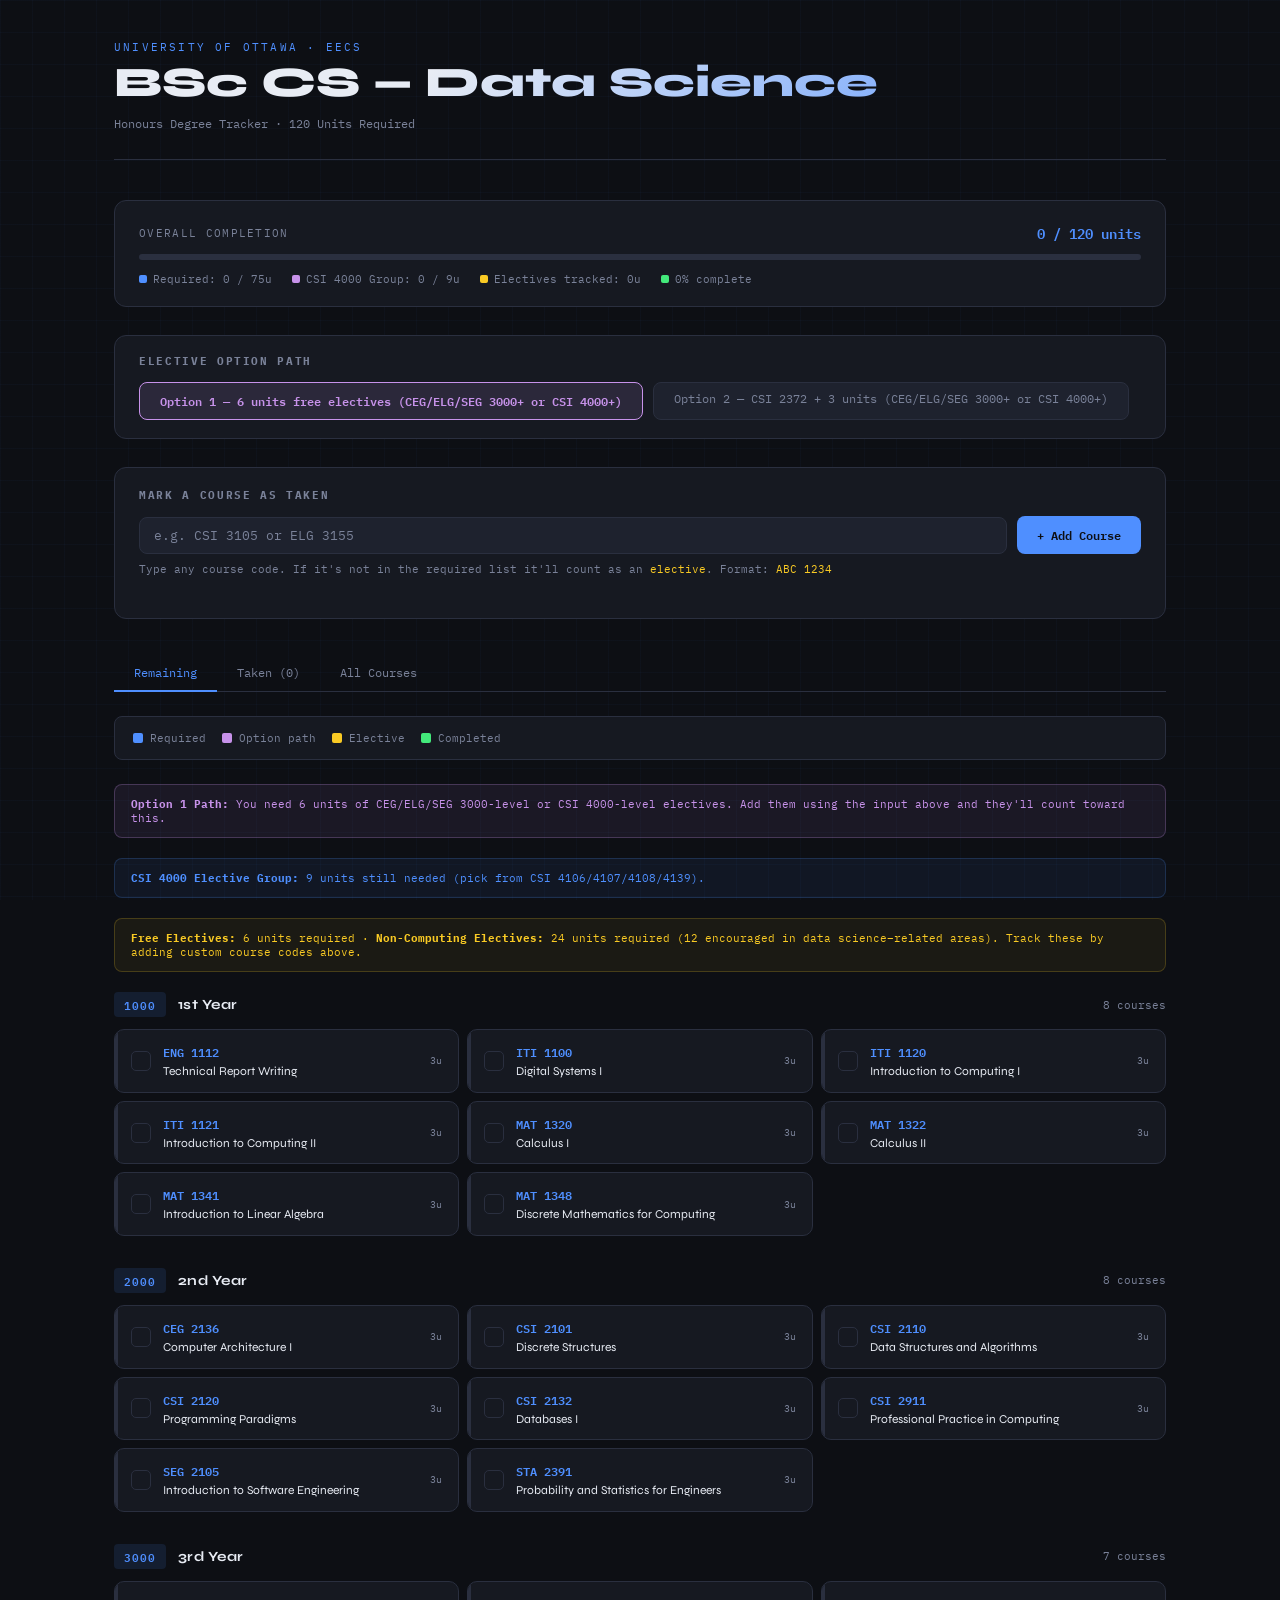
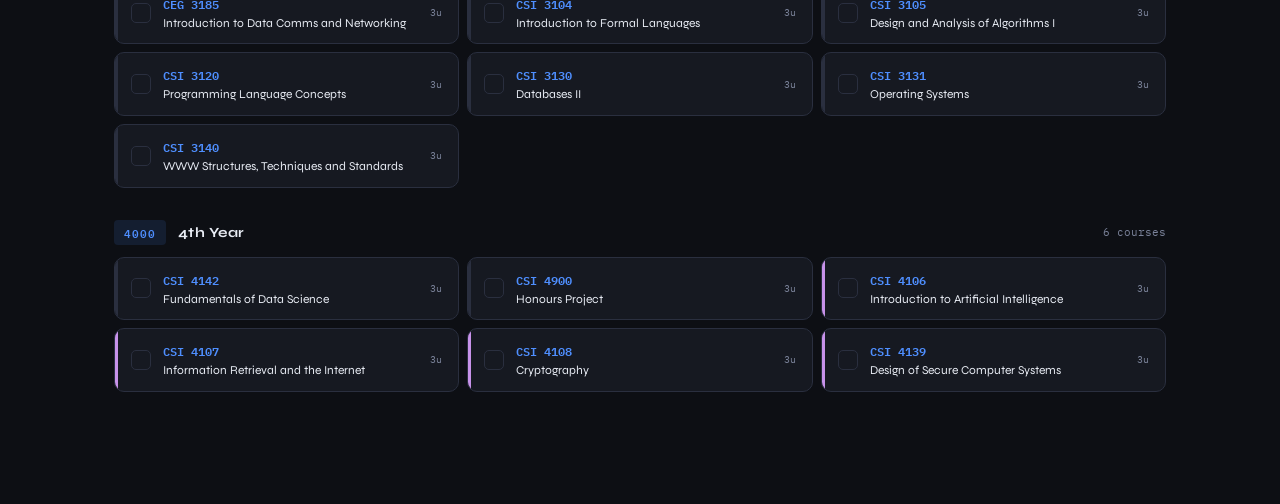
==== csdsop.html @ 0e0c5b47 "new page" ====
<!DOCTYPE html>
<html lang="en">
<head>
<meta charset="UTF-8">
<meta name="viewport" content="width=device-width, initial-scale=1.0">
<title>uOttawa CS – Data Science Tracker</title>
<link href="https://fonts.googleapis.com/css2?family=IBM+Plex+Mono:wght@400;600&family=Syne:wght@400;700;800&display=swap" rel="stylesheet">
<style>
  :root {
    --bg: #0d0f14;
    --surface: #161921;
    --surface2: #1e222e;
    --border: #2a2f3f;
    --accent: #4f8fff;
    --accent2: #ff6b6b;
    --accent3: #43e97b;
    --accent4: #f9ca24;
    --text: #e8ecf4;
    --muted: #7a8299;
    --done: #43e97b;
    --todo: #4f8fff;
    --elective: #f9ca24;
    --option: #c792ea;
    --mono: 'IBM Plex Mono', monospace;
    --sans: 'Syne', sans-serif;
  }

  * { box-sizing: border-box; margin: 0; padding: 0; }

  body {
    background: var(--bg);
    color: var(--text);
    font-family: var(--sans);
    min-height: 100vh;
  }

  /* GRID NOISE BACKGROUND */
  body::before {
    content: '';
    position: fixed;
    inset: 0;
    background-image:
      linear-gradient(rgba(79,143,255,0.03) 1px, transparent 1px),
      linear-gradient(90deg, rgba(79,143,255,0.03) 1px, transparent 1px);
    background-size: 32px 32px;
    pointer-events: none;
    z-index: 0;
  }

  .wrapper {
    position: relative;
    z-index: 1;
    max-width: 1100px;
    margin: 0 auto;
    padding: 40px 24px 80px;
  }

  /* HEADER */
  header {
    display: flex;
    flex-direction: column;
    gap: 6px;
    margin-bottom: 40px;
    border-bottom: 1px solid var(--border);
    padding-bottom: 28px;
  }

  header .eyebrow {
    font-family: var(--mono);
    font-size: 11px;
    color: var(--accent);
    letter-spacing: 0.2em;
    text-transform: uppercase;
  }

  header h1 {
    font-size: clamp(26px, 5vw, 42px);
    font-weight: 800;
    line-height: 1.1;
    background: linear-gradient(135deg, var(--text) 30%, var(--accent));
    -webkit-background-clip: text;
    -webkit-text-fill-color: transparent;
    background-clip: text;
  }

  header .subtitle {
    font-family: var(--mono);
    font-size: 12px;
    color: var(--muted);
    margin-top: 4px;
  }

  /* PROGRESS BAR */
  .progress-section {
    background: var(--surface);
    border: 1px solid var(--border);
    border-radius: 12px;
    padding: 20px 24px;
    margin-bottom: 28px;
    display: flex;
    flex-direction: column;
    gap: 10px;
  }

  .progress-top {
    display: flex;
    justify-content: space-between;
    align-items: center;
  }

  .progress-label {
    font-family: var(--mono);
    font-size: 11px;
    color: var(--muted);
    text-transform: uppercase;
    letter-spacing: 0.12em;
  }

  .progress-count {
    font-family: var(--mono);
    font-size: 14px;
    font-weight: 600;
    color: var(--accent);
  }

  .progress-bar-outer {
    width: 100%;
    height: 6px;
    background: var(--border);
    border-radius: 99px;
    overflow: hidden;
  }

  .progress-bar-inner {
    height: 100%;
    background: linear-gradient(90deg, var(--accent), var(--accent3));
    border-radius: 99px;
    transition: width 0.6s cubic-bezier(.4,0,.2,1);
  }

  .progress-stats {
    display: flex;
    gap: 20px;
    flex-wrap: wrap;
    margin-top: 2px;
  }

  .stat {
    display: flex;
    align-items: center;
    gap: 6px;
    font-family: var(--mono);
    font-size: 11px;
    color: var(--muted);
  }

  .stat-dot {
    width: 8px;
    height: 8px;
    border-radius: 2px;
    flex-shrink: 0;
  }

  /* OPTION TOGGLE */
  .option-toggle {
    background: var(--surface);
    border: 1px solid var(--border);
    border-radius: 12px;
    padding: 18px 24px;
    margin-bottom: 28px;
  }

  .option-toggle h3 {
    font-family: var(--mono);
    font-size: 11px;
    color: var(--muted);
    text-transform: uppercase;
    letter-spacing: 0.15em;
    margin-bottom: 14px;
  }

  .option-pills {
    display: flex;
    gap: 10px;
    flex-wrap: wrap;
  }

  .option-pill {
    cursor: pointer;
    padding: 8px 20px;
    border-radius: 8px;
    border: 1px solid var(--border);
    background: var(--surface2);
    font-family: var(--mono);
    font-size: 12px;
    color: var(--muted);
    transition: all 0.18s;
    user-select: none;
  }

  .option-pill:hover {
    border-color: var(--option);
    color: var(--option);
  }

  .option-pill.active {
    background: rgba(199,146,234,0.12);
    border-color: var(--option);
    color: var(--option);
    font-weight: 600;
  }

  /* ADD COURSE AREA */
  .add-section {
    background: var(--surface);
    border: 1px solid var(--border);
    border-radius: 12px;
    padding: 20px 24px;
    margin-bottom: 36px;
  }

  .add-section h3 {
    font-family: var(--mono);
    font-size: 11px;
    color: var(--muted);
    text-transform: uppercase;
    letter-spacing: 0.15em;
    margin-bottom: 14px;
  }

  .add-row {
    display: flex;
    gap: 10px;
    flex-wrap: wrap;
    align-items: center;
  }

  .add-input {
    flex: 1;
    min-width: 180px;
    background: var(--surface2);
    border: 1px solid var(--border);
    border-radius: 8px;
    padding: 9px 14px;
    font-family: var(--mono);
    font-size: 13px;
    color: var(--text);
    outline: none;
    text-transform: uppercase;
    transition: border-color 0.18s;
  }

  .add-input::placeholder { color: var(--muted); text-transform: none; }

  .add-input:focus {
    border-color: var(--accent);
  }

  .add-input.error {
    border-color: var(--accent2);
  }

  .add-btn {
    background: var(--accent);
    color: #0d0f14;
    border: none;
    border-radius: 8px;
    padding: 9px 20px;
    font-family: var(--mono);
    font-size: 12px;
    font-weight: 600;
    cursor: pointer;
    transition: background 0.18s, transform 0.1s;
    white-space: nowrap;
  }

  .add-btn:hover { background: #6fa8ff; }
  .add-btn:active { transform: scale(0.97); }

  .add-hint {
    font-family: var(--mono);
    font-size: 11px;
    color: var(--muted);
    margin-top: 8px;
  }

  .add-hint span { color: var(--accent4); }

  .error-msg {
    font-family: var(--mono);
    font-size: 11px;
    color: var(--accent2);
    margin-top: 6px;
    min-height: 16px;
  }

  /* TABS */
  .tabs {
    display: flex;
    gap: 0;
    margin-bottom: 24px;
    border-bottom: 1px solid var(--border);
  }

  .tab {
    padding: 10px 20px;
    font-family: var(--mono);
    font-size: 12px;
    color: var(--muted);
    cursor: pointer;
    border-bottom: 2px solid transparent;
    margin-bottom: -1px;
    transition: all 0.15s;
    user-select: none;
  }

  .tab:hover { color: var(--text); }
  .tab.active {
    color: var(--accent);
    border-bottom-color: var(--accent);
  }

  /* LEVEL SECTIONS */
  .level-section {
    margin-bottom: 32px;
  }

  .level-header {
    display: flex;
    align-items: center;
    gap: 12px;
    margin-bottom: 12px;
  }

  .level-badge {
    font-family: var(--mono);
    font-size: 11px;
    font-weight: 600;
    padding: 3px 10px;
    border-radius: 4px;
    background: rgba(79,143,255,0.12);
    color: var(--accent);
    letter-spacing: 0.08em;
  }

  .level-title {
    font-size: 14px;
    font-weight: 700;
    color: var(--text);
    letter-spacing: 0.04em;
  }

  .level-count {
    font-family: var(--mono);
    font-size: 11px;
    color: var(--muted);
    margin-left: auto;
  }

  /* COURSE GRID */
  .course-grid {
    display: grid;
    grid-template-columns: repeat(auto-fill, minmax(260px, 1fr));
    gap: 8px;
  }

  .course-card {
    background: var(--surface);
    border: 1px solid var(--border);
    border-radius: 10px;
    padding: 12px 16px;
    display: flex;
    align-items: center;
    gap: 12px;
    cursor: pointer;
    transition: all 0.18s;
    position: relative;
    overflow: hidden;
  }

  .course-card::before {
    content: '';
    position: absolute;
    left: 0; top: 0; bottom: 0;
    width: 3px;
    background: var(--border);
    transition: background 0.18s;
  }

  .course-card:hover {
    border-color: rgba(79,143,255,0.4);
    background: var(--surface2);
    transform: translateY(-1px);
  }

  .course-card.taken {
    background: rgba(67,233,123,0.04);
    border-color: rgba(67,233,123,0.2);
  }

  .course-card.taken::before { background: var(--done); }

  .course-card.elective-type {
    border-style: dashed;
    border-color: rgba(249,202,36,0.3);
  }

  .course-card.elective-type::before { background: var(--elective); }
  .course-card.elective-type.taken::before { background: var(--done); }

  .course-card.option-type::before { background: var(--option); }
  .course-card.option-type.taken::before { background: var(--done); }

  .check {
    width: 20px;
    height: 20px;
    border-radius: 5px;
    border: 1.5px solid var(--border);
    flex-shrink: 0;
    display: flex;
    align-items: center;
    justify-content: center;
    transition: all 0.18s;
    font-size: 11px;
  }

  .course-card.taken .check {
    background: var(--done);
    border-color: var(--done);
    color: #0d0f14;
  }

  .course-info { flex: 1; min-width: 0; }

  .course-code {
    font-family: var(--mono);
    font-size: 12px;
    font-weight: 600;
    color: var(--accent);
    margin-bottom: 2px;
  }

  .course-card.taken .course-code { color: var(--done); }

  .course-name {
    font-size: 12px;
    color: var(--text);
    white-space: nowrap;
    overflow: hidden;
    text-overflow: ellipsis;
    line-height: 1.3;
  }

  .course-card.taken .course-name { color: var(--muted); }

  .course-units {
    font-family: var(--mono);
    font-size: 10px;
    color: var(--muted);
    flex-shrink: 0;
  }

  .remove-btn {
    background: none;
    border: none;
    color: var(--muted);
    cursor: pointer;
    font-size: 14px;
    padding: 2px 4px;
    border-radius: 4px;
    opacity: 0;
    transition: all 0.15s;
    flex-shrink: 0;
  }

  .course-card:hover .remove-btn { opacity: 1; }
  .remove-btn:hover { color: var(--accent2); background: rgba(255,107,107,0.1); }

  /* TAKEN TAB SPECIFIC */
  .taken-grid { display: grid; grid-template-columns: repeat(auto-fill, minmax(260px, 1fr)); gap: 8px; }

  .empty-state {
    font-family: var(--mono);
    font-size: 12px;
    color: var(--muted);
    padding: 24px;
    text-align: center;
    border: 1px dashed var(--border);
    border-radius: 10px;
  }

  /* LEGEND */
  .legend {
    display: flex;
    gap: 16px;
    flex-wrap: wrap;
    margin-bottom: 24px;
    padding: 14px 18px;
    background: var(--surface);
    border: 1px solid var(--border);
    border-radius: 8px;
  }

  .legend-item {
    display: flex;
    align-items: center;
    gap: 7px;
    font-family: var(--mono);
    font-size: 11px;
    color: var(--muted);
  }

  .legend-dot {
    width: 10px; height: 10px;
    border-radius: 2px;
    flex-shrink: 0;
  }

  /* ANIMATIONS */
  @keyframes fadeIn {
    from { opacity: 0; transform: translateY(8px); }
    to { opacity: 1; transform: translateY(0); }
  }

  .course-card { animation: fadeIn 0.2s ease both; }

  /* SCROLLBAR */
  ::-webkit-scrollbar { width: 6px; }
  ::-webkit-scrollbar-track { background: var(--bg); }
  ::-webkit-scrollbar-thumb { background: var(--border); border-radius: 3px; }
</style>
</head>
<body>
<div class="wrapper">

  <!-- HEADER -->
  <header>
    <div class="eyebrow">University of Ottawa · EECS</div>
    <h1>BSc CS — Data Science</h1>
    <div class="subtitle">Honours Degree Tracker · 120 Units Required</div>
  </header>

  <!-- PROGRESS -->
  <div class="progress-section">
    <div class="progress-top">
      <span class="progress-label">Overall Completion</span>
      <span class="progress-count" id="progressCount">0 / 120 units</span>
    </div>
    <div class="progress-bar-outer">
      <div class="progress-bar-inner" id="progressBar" style="width:0%"></div>
    </div>
    <div class="progress-stats" id="progressStats"></div>
  </div>

  <!-- OPTION TOGGLE -->
  <div class="option-toggle">
    <h3>Elective Option Path</h3>
    <div class="option-pills">
      <div class="option-pill active" onclick="selectOption(1)" id="optPill1">
        Option 1 — 6 units free electives (CEG/ELG/SEG 3000+ or CSI 4000+)
      </div>
      <div class="option-pill" onclick="selectOption(2)" id="optPill2">
        Option 2 — CSI 2372 + 3 units (CEG/ELG/SEG 3000+ or CSI 4000+)
      </div>
    </div>
  </div>

  <!-- ADD COURSE -->
  <div class="add-section">
    <h3>Mark a Course as Taken</h3>
    <div class="add-row">
      <input class="add-input" id="courseInput" placeholder="e.g. CSI 3105 or ELG 3155" maxlength="10" />
      <button class="add-btn" onclick="addCourse()">+ Add Course</button>
    </div>
    <div class="add-hint">Type any course code. If it's not in the required list it'll count as an <span>elective</span>. Format: <span>ABC 1234</span></div>
    <div class="error-msg" id="errorMsg"></div>
  </div>

  <!-- TABS -->
  <div class="tabs">
    <div class="tab active" onclick="setTab('remaining')" id="tabRemaining">Remaining</div>
    <div class="tab" onclick="setTab('taken')" id="tabTaken">Taken (<span id="takenCount">0</span>)</div>
    <div class="tab" onclick="setTab('all')" id="tabAll">All Courses</div>
  </div>

  <!-- LEGEND -->
  <div class="legend">
    <div class="legend-item"><div class="legend-dot" style="background:var(--accent)"></div>Required</div>
    <div class="legend-item"><div class="legend-dot" style="background:var(--option)"></div>Option path</div>
    <div class="legend-item"><div class="legend-dot" style="background:var(--elective)"></div>Elective</div>
    <div class="legend-item"><div class="legend-dot" style="background:var(--done)"></div>Completed</div>
  </div>

  <!-- CONTENT AREA -->
  <div id="contentArea"></div>

</div>

<script>
// =========================================================
// DATA
// =========================================================
const COURSE_REGEX = /^[A-Z]{2,4}\s\d{4}$/;

const REQUIRED_COURSES = [
  { code: 'ENG 1112', name: 'Technical Report Writing',              units: 3, type: 'required' },
  { code: 'ITI 1100', name: 'Digital Systems I',                      units: 3, type: 'required' },
  { code: 'ITI 1120', name: 'Introduction to Computing I',            units: 3, type: 'required' },
  { code: 'ITI 1121', name: 'Introduction to Computing II',           units: 3, type: 'required' },
  { code: 'MAT 1320', name: 'Calculus I',                             units: 3, type: 'required' },
  { code: 'MAT 1322', name: 'Calculus II',                            units: 3, type: 'required' },
  { code: 'MAT 1341', name: 'Introduction to Linear Algebra',         units: 3, type: 'required' },
  { code: 'MAT 1348', name: 'Discrete Mathematics for Computing',     units: 3, type: 'required' },
  { code: 'CEG 2136', name: 'Computer Architecture I',                units: 3, type: 'required' },
  { code: 'CSI 2101', name: 'Discrete Structures',                    units: 3, type: 'required' },
  { code: 'CSI 2110', name: 'Data Structures and Algorithms',         units: 3, type: 'required' },
  { code: 'CSI 2120', name: 'Programming Paradigms',                  units: 3, type: 'required' },
  { code: 'CSI 2132', name: 'Databases I',                            units: 3, type: 'required' },
  { code: 'CSI 2911', name: 'Professional Practice in Computing',     units: 3, type: 'required' },
  { code: 'SEG 2105', name: 'Introduction to Software Engineering',   units: 3, type: 'required' },
  { code: 'STA 2391', name: 'Probability and Statistics for Engineers', units: 3, type: 'required' },
  { code: 'CEG 3185', name: 'Introduction to Data Comms and Networking', units: 3, type: 'required' },
  { code: 'CSI 3104', name: 'Introduction to Formal Languages',       units: 3, type: 'required' },
  { code: 'CSI 3105', name: 'Design and Analysis of Algorithms I',    units: 3, type: 'required' },
  { code: 'CSI 3120', name: 'Programming Language Concepts',          units: 3, type: 'required' },
  { code: 'CSI 3130', name: 'Databases II',                           units: 3, type: 'required' },
  { code: 'CSI 3131', name: 'Operating Systems',                      units: 3, type: 'required' },
  { code: 'CSI 3140', name: 'WWW Structures, Techniques and Standards', units: 3, type: 'required' },
  { code: 'CSI 4142', name: 'Fundamentals of Data Science',           units: 3, type: 'required' },
  { code: 'CSI 4900', name: 'Honours Project',                        units: 3, type: 'required' },
  // CSI 4000 elective group (pick 9 units / 3 courses)
  { code: 'CSI 4106', name: 'Introduction to Artificial Intelligence', units: 3, type: 'elective-group' },
  { code: 'CSI 4107', name: 'Information Retrieval and the Internet',  units: 3, type: 'elective-group' },
  { code: 'CSI 4108', name: 'Cryptography',                           units: 3, type: 'elective-group' },
  { code: 'CSI 4139', name: 'Design of Secure Computer Systems',      units: 3, type: 'elective-group' },
  // Option 2 specific
  { code: 'CSI 2372', name: 'Advanced Programming Concepts with C++', units: 3, type: 'option2' },
];

// Option path placeholder courses (user fills these in)
const OPTION_PLACEHOLDERS_OPT1 = [
  { code: 'OPT 3001', name: '(Option 1) CEG/ELG/SEG 3000+ or CSI 4000+ elective', units: 3, type: 'option-slot' },
  { code: 'OPT 3002', name: '(Option 1) CEG/ELG/SEG 3000+ or CSI 4000+ elective', units: 3, type: 'option-slot' },
];

const OPTION_PLACEHOLDERS_OPT2 = [
  { code: 'OPT 3001', name: '(Option 2) CEG/ELG/SEG 3000+ or CSI 4000+ elective', units: 3, type: 'option-slot' },
];

// =========================================================
// STATE
// =========================================================
let takenCodes = new Set();
let extraElectives = []; // {code, name, units}
let selectedOption = 1;
let activeTab = 'remaining';

// Persist state
function saveState() {
  localStorage.setItem('uottawa_taken', JSON.stringify([...takenCodes]));
  localStorage.setItem('uottawa_extras', JSON.stringify(extraElectives));
  localStorage.setItem('uottawa_option', selectedOption);
}

function loadState() {
  try {
    const t = localStorage.getItem('uottawa_taken');
    if (t) takenCodes = new Set(JSON.parse(t));
    const e = localStorage.getItem('uottawa_extras');
    if (e) extraElectives = JSON.parse(e);
    const o = localStorage.getItem('uottawa_option');
    if (o) selectedOption = parseInt(o);
  } catch {}
}

// =========================================================
// HELPERS
// =========================================================
function getLevel(code) {
  const m = code.match(/(\d)/);
  return m ? parseInt(m[1]) * 1000 : 9000;
}

function getLevelLabel(lvl) {
  const labels = { 1000: '1st Year', 2000: '2nd Year', 3000: '3rd Year', 4000: '4th Year' };
  return labels[lvl] || 'Other';
}

function getAllKnownCodes() {
  return new Set(REQUIRED_COURSES.map(c => c.code));
}

function getUnitsDone() {
  let units = 0;
  for (const code of takenCodes) {
    const found = REQUIRED_COURSES.find(c => c.code === code);
    if (found) units += found.units;
    else {
      const extra = extraElectives.find(e => e.code === code);
      if (extra) units += extra.units;
    }
  }
  return units;
}

function getRequiredUnitsDone() {
  return [...takenCodes].filter(c => {
    const f = REQUIRED_COURSES.find(r => r.code === c);
    return f && (f.type === 'required');
  }).length * 3;
}

function getElectiveGroupDone() {
  return [...takenCodes].filter(c => {
    const f = REQUIRED_COURSES.find(r => r.code === c);
    return f && f.type === 'elective-group';
  }).length * 3;
}

// =========================================================
// OPTION TOGGLE
// =========================================================
function selectOption(opt) {
  selectedOption = opt;
  document.getElementById('optPill1').classList.toggle('active', opt === 1);
  document.getElementById('optPill2').classList.toggle('active', opt === 2);
  saveState();
  render();
}

// =========================================================
// COURSE MANAGEMENT
// =========================================================
function addCourse() {
  const input = document.getElementById('courseInput');
  const err = document.getElementById('errorMsg');
  const raw = input.value.trim().toUpperCase().replace(/\s+/, ' ');

  if (!COURSE_REGEX.test(raw)) {
    err.textContent = 'Invalid format. Use: ABC 1234 (2–4 letters, space, 4 digits)';
    input.classList.add('error');
    return;
  }

  if (takenCodes.has(raw)) {
    err.textContent = `${raw} is already marked as taken.`;
    input.classList.add('error');
    return;
  }

  err.textContent = '';
  input.classList.remove('error');
  takenCodes.add(raw);

  // If not in required list, add as extra elective
  if (!getAllKnownCodes().has(raw)) {
    if (!extraElectives.find(e => e.code === raw)) {
      extraElectives.push({ code: raw, name: 'Custom / Elective Course', units: 3 });
    }
  }

  input.value = '';
  saveState();
  render();
}

function toggleCourse(code) {
  if (takenCodes.has(code)) {
    takenCodes.delete(code);
  } else {
    takenCodes.add(code);
    if (!getAllKnownCodes().has(code) && !extraElectives.find(e => e.code === code)) {
      extraElectives.push({ code, name: 'Custom / Elective Course', units: 3 });
    }
  }
  saveState();
  render();
}

function removeCourse(code, e) {
  e.stopPropagation();
  takenCodes.delete(code);
  extraElectives = extraElectives.filter(x => x.code !== code);
  saveState();
  render();
}

// =========================================================
// TAB MANAGEMENT
// =========================================================
function setTab(tab) {
  activeTab = tab;
  ['remaining','taken','all'].forEach(t => {
    document.getElementById('tab' + t.charAt(0).toUpperCase() + t.slice(1)).classList.toggle('active', t === tab);
  });
  render();
}

// =========================================================
// RENDER
// =========================================================
function buildCourseCard(course, showRemove = false) {
  const taken = takenCodes.has(course.code);
  let typeClass = '';
  if (course.type === 'elective-group' || course.type === 'option-slot') typeClass = 'option-type';
  if (course.type === 'elective' || course.type === 'extra') typeClass = 'elective-type';

  return `
    <div class="course-card ${taken ? 'taken' : ''} ${typeClass}" onclick="toggleCourse('${course.code}')">
      <div class="check">${taken ? '✓' : ''}</div>
      <div class="course-info">
        <div class="course-code">${course.code}</div>
        <div class="course-name" title="${course.name}">${course.name}</div>
      </div>
      <div class="course-units">${course.units}u</div>
      ${showRemove ? `<button class="remove-btn" onclick="removeCourse('${course.code}', event)" title="Remove">✕</button>` : ''}
    </div>
  `;
}

function groupByLevel(courses) {
  const groups = {};
  for (const c of courses) {
    const lvl = getLevel(c.code);
    if (!groups[lvl]) groups[lvl] = [];
    groups[lvl].push(c);
  }
  return groups;
}

function renderLevelSections(courses, showRemove = false) {
  const groups = groupByLevel(courses);
  const levels = Object.keys(groups).map(Number).sort();
  if (levels.length === 0) return '<div class="empty-state">No courses to display.</div>';

  return levels.map(lvl => `
    <div class="level-section">
      <div class="level-header">
        <span class="level-badge">${lvl}</span>
        <span class="level-title">${getLevelLabel(lvl)}</span>
        <span class="level-count">${groups[lvl].length} course${groups[lvl].length !== 1 ? 's' : ''}</span>
      </div>
      <div class="course-grid">
        ${groups[lvl].map(c => buildCourseCard(c, showRemove)).join('')}
      </div>
    </div>
  `).join('');
}

function renderContent() {
  const known = getAllKnownCodes();

  // Build full course list
  let allCourses = [...REQUIRED_COURSES];

  // Add option-specific courses
  if (selectedOption === 2) {
    // CSI 2372 already in REQUIRED_COURSES with type option2
  }

  // Add extra electives
  const extraCourses = extraElectives.map(e => ({ ...e, type: 'extra' }));
  allCourses = [...allCourses, ...extraCourses];

  // Filter out option2 course if on option 1
  let displayCourses = allCourses.filter(c => {
    if (c.type === 'option2' && selectedOption !== 2) return false;
    return true;
  });

  // Elective placeholders info text
  let electiveInfo = '';
  const elective6Done = [...takenCodes].filter(c => {
    const f = REQUIRED_COURSES.find(r => r.code === c);
    if (!f) {
      const ex = extraElectives.find(e => e.code === c);
      return !!ex;
    }
    return false;
  }).length * 3;

  const nonComputingDone = 0; // user manages non-computing separately

  if (activeTab === 'remaining') {
    const remaining = displayCourses.filter(c => !takenCodes.has(c.code));
    // Show option path summary
    const optSummary = selectedOption === 1
      ? `<div style="background:rgba(199,146,234,0.08);border:1px solid rgba(199,146,234,0.25);border-radius:8px;padding:12px 16px;margin-bottom:20px;font-family:var(--mono);font-size:11px;color:var(--option);">
          <b>Option 1 Path:</b> You need 6 units of CEG/ELG/SEG 3000-level or CSI 4000-level electives. Add them using the input above and they'll count toward this.
         </div>`
      : `<div style="background:rgba(199,146,234,0.08);border:1px solid rgba(199,146,234,0.25);border-radius:8px;padding:12px 16px;margin-bottom:20px;font-family:var(--mono);font-size:11px;color:var(--option);">
          <b>Option 2 Path:</b> Requires CSI 2372 + 3 units of CEG/ELG/SEG 3000-level or CSI 4000-level electives.
         </div>`;
    const eGroupRemaining = 9 - getElectiveGroupDone();
    const eGroupNote = eGroupRemaining > 0
      ? `<div style="background:rgba(79,143,255,0.07);border:1px solid rgba(79,143,255,0.2);border-radius:8px;padding:12px 16px;margin-bottom:20px;font-family:var(--mono);font-size:11px;color:var(--accent);">
          <b>CSI 4000 Elective Group:</b> ${eGroupRemaining} units still needed (pick from CSI 4106/4107/4108/4139).
         </div>`
      : '';
    const freeElectNote = `<div style="background:rgba(249,202,36,0.06);border:1px solid rgba(249,202,36,0.2);border-radius:8px;padding:12px 16px;margin-bottom:20px;font-family:var(--mono);font-size:11px;color:var(--elective);">
        <b>Free Electives:</b> 6 units required · <b>Non-Computing Electives:</b> 24 units required (12 encouraged in data science–related areas). Track these by adding custom course codes above.
       </div>`;
    return optSummary + eGroupNote + freeElectNote + renderLevelSections(remaining);
  }

  if (activeTab === 'taken') {
    const taken = displayCourses.filter(c => takenCodes.has(c.code));
    // Also add extras not in displayCourses (shouldn't happen but safety)
    if (taken.length === 0) return '<div class="empty-state">No courses marked as taken yet. Click any course card or type a code above.</div>';
    return renderLevelSections(taken, true);
  }

  if (activeTab === 'all') {
    return renderLevelSections(displayCourses);
  }

  return '';
}

function updateProgress() {
  const done = getUnitsDone();
  const total = 120;
  const pct = Math.min(100, Math.round(done / total * 100));
  document.getElementById('progressCount').textContent = `${done} / ${total} units`;
  document.getElementById('progressBar').style.width = pct + '%';

  const reqDone = getRequiredUnitsDone();
  const eGroupDone = getElectiveGroupDone();
  const extraDone = [...takenCodes].filter(c => !getAllKnownCodes().has(c)).length * 3;

  document.getElementById('progressStats').innerHTML = `
    <div class="stat"><div class="stat-dot" style="background:var(--accent)"></div>Required: ${reqDone} / 75u</div>
    <div class="stat"><div class="stat-dot" style="background:var(--option)"></div>CSI 4000 Group: ${eGroupDone} / 9u</div>
    <div class="stat"><div class="stat-dot" style="background:var(--elective)"></div>Electives tracked: ${extraDone}u</div>
    <div class="stat"><div class="stat-dot" style="background:var(--done)"></div>${pct}% complete</div>
  `;

  const takenCount = takenCodes.size;
  document.getElementById('takenCount').textContent = takenCount;
}

function render() {
  document.getElementById('contentArea').innerHTML = renderContent();
  updateProgress();
}

// =========================================================
// KEYBOARD SHORTCUT
// =========================================================
document.addEventListener('keydown', e => {
  if (e.key === 'Enter' && document.getElementById('courseInput') === document.activeElement) {
    addCourse();
  }
});

// Input validation feedback
document.addEventListener('DOMContentLoaded', () => {
  const input = document.getElementById('courseInput');
  input.addEventListener('input', () => {
    input.classList.remove('error');
    document.getElementById('errorMsg').textContent = '';
  });
  loadState();
  render();
});
</script>
</body>
</html>
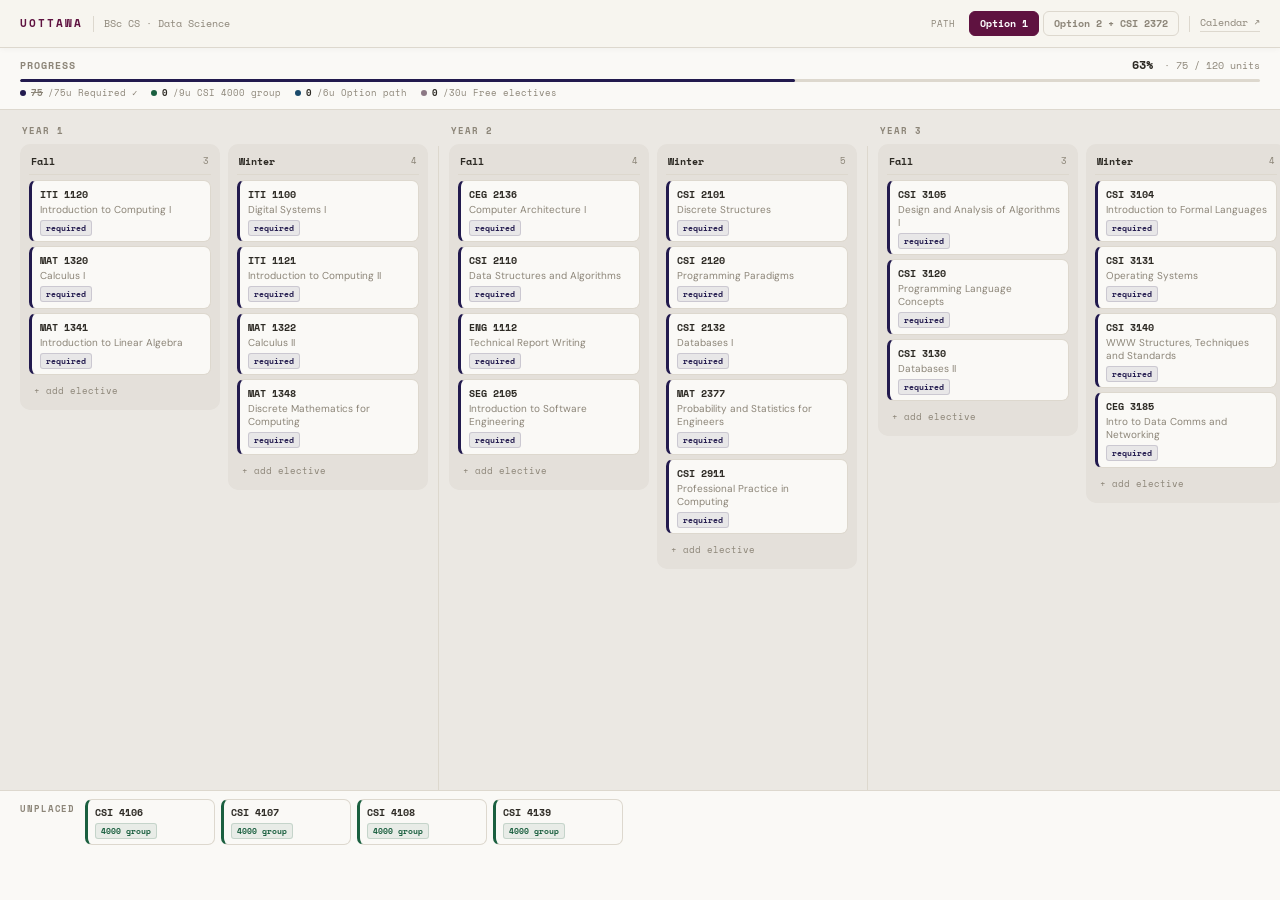
==== commit 9406b413: ":\" ====
--- a/csdsop.html
+++ b/csdsop.html
@@ -3,966 +3,758 @@
 <head>
 <meta charset="UTF-8">
 <meta name="viewport" content="width=device-width, initial-scale=1.0">
-<title>uOttawa CS – Data Science Tracker</title>
-<link href="https://fonts.googleapis.com/css2?family=IBM+Plex+Mono:wght@400;600&family=Syne:wght@400;700;800&display=swap" rel="stylesheet">
+<title>uOttawa · CS Data Science Tracker</title>
+<link href="https://fonts.googleapis.com/css2?family=Space+Mono:wght@400;700&family=DM+Sans:ital,wght@0,300;0,400;0,500;1,400&display=swap" rel="stylesheet">
 <style>
-  :root {
-    --bg: #0d0f14;
-    --surface: #161921;
-    --surface2: #1e222e;
-    --border: #2a2f3f;
-    --accent: #4f8fff;
-    --accent2: #ff6b6b;
-    --accent3: #43e97b;
-    --accent4: #f9ca24;
-    --text: #e8ecf4;
-    --muted: #7a8299;
-    --done: #43e97b;
-    --todo: #4f8fff;
-    --elective: #f9ca24;
-    --option: #c792ea;
-    --mono: 'IBM Plex Mono', monospace;
-    --sans: 'Syne', sans-serif;
-  }
-
-  * { box-sizing: border-box; margin: 0; padding: 0; }
-
-  body {
-    background: var(--bg);
-    color: var(--text);
-    font-family: var(--sans);
-    min-height: 100vh;
-  }
-
-  /* GRID NOISE BACKGROUND */
-  body::before {
-    content: '';
-    position: fixed;
-    inset: 0;
-    background-image:
-      linear-gradient(rgba(79,143,255,0.03) 1px, transparent 1px),
-      linear-gradient(90deg, rgba(79,143,255,0.03) 1px, transparent 1px);
-    background-size: 32px 32px;
-    pointer-events: none;
-    z-index: 0;
-  }
-
-  .wrapper {
-    position: relative;
-    z-index: 1;
-    max-width: 1100px;
-    margin: 0 auto;
-    padding: 40px 24px 80px;
-  }
-
-  /* HEADER */
-  header {
-    display: flex;
-    flex-direction: column;
-    gap: 6px;
-    margin-bottom: 40px;
-    border-bottom: 1px solid var(--border);
-    padding-bottom: 28px;
-  }
-
-  header .eyebrow {
-    font-family: var(--mono);
-    font-size: 11px;
-    color: var(--accent);
-    letter-spacing: 0.2em;
-    text-transform: uppercase;
-  }
-
-  header h1 {
-    font-size: clamp(26px, 5vw, 42px);
-    font-weight: 800;
-    line-height: 1.1;
-    background: linear-gradient(135deg, var(--text) 30%, var(--accent));
-    -webkit-background-clip: text;
-    -webkit-text-fill-color: transparent;
-    background-clip: text;
-  }
-
-  header .subtitle {
-    font-family: var(--mono);
-    font-size: 12px;
-    color: var(--muted);
-    margin-top: 4px;
-  }
-
-  /* PROGRESS BAR */
-  .progress-section {
-    background: var(--surface);
-    border: 1px solid var(--border);
-    border-radius: 12px;
-    padding: 20px 24px;
-    margin-bottom: 28px;
-    display: flex;
-    flex-direction: column;
-    gap: 10px;
-  }
-
-  .progress-top {
-    display: flex;
-    justify-content: space-between;
-    align-items: center;
-  }
-
-  .progress-label {
-    font-family: var(--mono);
-    font-size: 11px;
-    color: var(--muted);
-    text-transform: uppercase;
-    letter-spacing: 0.12em;
-  }
-
-  .progress-count {
-    font-family: var(--mono);
-    font-size: 14px;
-    font-weight: 600;
-    color: var(--accent);
-  }
-
-  .progress-bar-outer {
-    width: 100%;
-    height: 6px;
-    background: var(--border);
-    border-radius: 99px;
-    overflow: hidden;
-  }
-
-  .progress-bar-inner {
-    height: 100%;
-    background: linear-gradient(90deg, var(--accent), var(--accent3));
-    border-radius: 99px;
-    transition: width 0.6s cubic-bezier(.4,0,.2,1);
-  }
-
-  .progress-stats {
-    display: flex;
-    gap: 20px;
-    flex-wrap: wrap;
-    margin-top: 2px;
-  }
-
-  .stat {
-    display: flex;
-    align-items: center;
-    gap: 6px;
-    font-family: var(--mono);
-    font-size: 11px;
-    color: var(--muted);
-  }
-
-  .stat-dot {
-    width: 8px;
-    height: 8px;
-    border-radius: 2px;
-    flex-shrink: 0;
-  }
-
-  /* OPTION TOGGLE */
-  .option-toggle {
-    background: var(--surface);
-    border: 1px solid var(--border);
-    border-radius: 12px;
-    padding: 18px 24px;
-    margin-bottom: 28px;
-  }
-
-  .option-toggle h3 {
-    font-family: var(--mono);
-    font-size: 11px;
-    color: var(--muted);
-    text-transform: uppercase;
-    letter-spacing: 0.15em;
-    margin-bottom: 14px;
-  }
-
-  .option-pills {
-    display: flex;
-    gap: 10px;
-    flex-wrap: wrap;
-  }
-
-  .option-pill {
-    cursor: pointer;
-    padding: 8px 20px;
-    border-radius: 8px;
-    border: 1px solid var(--border);
-    background: var(--surface2);
-    font-family: var(--mono);
-    font-size: 12px;
-    color: var(--muted);
-    transition: all 0.18s;
-    user-select: none;
-  }
-
-  .option-pill:hover {
-    border-color: var(--option);
-    color: var(--option);
-  }
-
-  .option-pill.active {
-    background: rgba(199,146,234,0.12);
-    border-color: var(--option);
-    color: var(--option);
-    font-weight: 600;
-  }
-
-  /* ADD COURSE AREA */
-  .add-section {
-    background: var(--surface);
-    border: 1px solid var(--border);
-    border-radius: 12px;
-    padding: 20px 24px;
-    margin-bottom: 36px;
-  }
-
-  .add-section h3 {
-    font-family: var(--mono);
-    font-size: 11px;
-    color: var(--muted);
-    text-transform: uppercase;
-    letter-spacing: 0.15em;
-    margin-bottom: 14px;
-  }
-
-  .add-row {
-    display: flex;
-    gap: 10px;
-    flex-wrap: wrap;
-    align-items: center;
-  }
-
-  .add-input {
-    flex: 1;
-    min-width: 180px;
-    background: var(--surface2);
-    border: 1px solid var(--border);
-    border-radius: 8px;
-    padding: 9px 14px;
-    font-family: var(--mono);
-    font-size: 13px;
-    color: var(--text);
-    outline: none;
-    text-transform: uppercase;
-    transition: border-color 0.18s;
-  }
-
-  .add-input::placeholder { color: var(--muted); text-transform: none; }
-
-  .add-input:focus {
-    border-color: var(--accent);
-  }
-
-  .add-input.error {
-    border-color: var(--accent2);
-  }
-
-  .add-btn {
-    background: var(--accent);
-    color: #0d0f14;
-    border: none;
-    border-radius: 8px;
-    padding: 9px 20px;
-    font-family: var(--mono);
-    font-size: 12px;
-    font-weight: 600;
-    cursor: pointer;
-    transition: background 0.18s, transform 0.1s;
-    white-space: nowrap;
-  }
-
-  .add-btn:hover { background: #6fa8ff; }
-  .add-btn:active { transform: scale(0.97); }
-
-  .add-hint {
-    font-family: var(--mono);
-    font-size: 11px;
-    color: var(--muted);
-    margin-top: 8px;
-  }
-
-  .add-hint span { color: var(--accent4); }
-
-  .error-msg {
-    font-family: var(--mono);
-    font-size: 11px;
-    color: var(--accent2);
-    margin-top: 6px;
-    min-height: 16px;
-  }
-
-  /* TABS */
-  .tabs {
-    display: flex;
-    gap: 0;
-    margin-bottom: 24px;
-    border-bottom: 1px solid var(--border);
-  }
-
-  .tab {
-    padding: 10px 20px;
-    font-family: var(--mono);
-    font-size: 12px;
-    color: var(--muted);
-    cursor: pointer;
-    border-bottom: 2px solid transparent;
-    margin-bottom: -1px;
-    transition: all 0.15s;
-    user-select: none;
-  }
-
-  .tab:hover { color: var(--text); }
-  .tab.active {
-    color: var(--accent);
-    border-bottom-color: var(--accent);
-  }
-
-  /* LEVEL SECTIONS */
-  .level-section {
-    margin-bottom: 32px;
-  }
-
-  .level-header {
-    display: flex;
-    align-items: center;
-    gap: 12px;
-    margin-bottom: 12px;
-  }
-
-  .level-badge {
-    font-family: var(--mono);
-    font-size: 11px;
-    font-weight: 600;
-    padding: 3px 10px;
-    border-radius: 4px;
-    background: rgba(79,143,255,0.12);
-    color: var(--accent);
-    letter-spacing: 0.08em;
-  }
-
-  .level-title {
-    font-size: 14px;
-    font-weight: 700;
-    color: var(--text);
-    letter-spacing: 0.04em;
-  }
-
-  .level-count {
-    font-family: var(--mono);
-    font-size: 11px;
-    color: var(--muted);
-    margin-left: auto;
-  }
-
-  /* COURSE GRID */
-  .course-grid {
-    display: grid;
-    grid-template-columns: repeat(auto-fill, minmax(260px, 1fr));
-    gap: 8px;
-  }
-
-  .course-card {
-    background: var(--surface);
-    border: 1px solid var(--border);
-    border-radius: 10px;
-    padding: 12px 16px;
-    display: flex;
-    align-items: center;
-    gap: 12px;
-    cursor: pointer;
-    transition: all 0.18s;
-    position: relative;
-    overflow: hidden;
-  }
-
-  .course-card::before {
-    content: '';
-    position: absolute;
-    left: 0; top: 0; bottom: 0;
-    width: 3px;
-    background: var(--border);
-    transition: background 0.18s;
-  }
-
-  .course-card:hover {
-    border-color: rgba(79,143,255,0.4);
-    background: var(--surface2);
-    transform: translateY(-1px);
-  }
-
-  .course-card.taken {
-    background: rgba(67,233,123,0.04);
-    border-color: rgba(67,233,123,0.2);
-  }
-
-  .course-card.taken::before { background: var(--done); }
-
-  .course-card.elective-type {
-    border-style: dashed;
-    border-color: rgba(249,202,36,0.3);
-  }
-
-  .course-card.elective-type::before { background: var(--elective); }
-  .course-card.elective-type.taken::before { background: var(--done); }
-
-  .course-card.option-type::before { background: var(--option); }
-  .course-card.option-type.taken::before { background: var(--done); }
-
-  .check {
-    width: 20px;
-    height: 20px;
-    border-radius: 5px;
-    border: 1.5px solid var(--border);
-    flex-shrink: 0;
-    display: flex;
-    align-items: center;
-    justify-content: center;
-    transition: all 0.18s;
-    font-size: 11px;
-  }
-
-  .course-card.taken .check {
-    background: var(--done);
-    border-color: var(--done);
-    color: #0d0f14;
-  }
-
-  .course-info { flex: 1; min-width: 0; }
-
-  .course-code {
-    font-family: var(--mono);
-    font-size: 12px;
-    font-weight: 600;
-    color: var(--accent);
-    margin-bottom: 2px;
-  }
-
-  .course-card.taken .course-code { color: var(--done); }
-
-  .course-name {
-    font-size: 12px;
-    color: var(--text);
-    white-space: nowrap;
-    overflow: hidden;
-    text-overflow: ellipsis;
-    line-height: 1.3;
-  }
-
-  .course-card.taken .course-name { color: var(--muted); }
-
-  .course-units {
-    font-family: var(--mono);
-    font-size: 10px;
-    color: var(--muted);
-    flex-shrink: 0;
-  }
-
-  .remove-btn {
-    background: none;
-    border: none;
-    color: var(--muted);
-    cursor: pointer;
-    font-size: 14px;
-    padding: 2px 4px;
-    border-radius: 4px;
-    opacity: 0;
-    transition: all 0.15s;
-    flex-shrink: 0;
-  }
-
-  .course-card:hover .remove-btn { opacity: 1; }
-  .remove-btn:hover { color: var(--accent2); background: rgba(255,107,107,0.1); }
-
-  /* TAKEN TAB SPECIFIC */
-  .taken-grid { display: grid; grid-template-columns: repeat(auto-fill, minmax(260px, 1fr)); gap: 8px; }
-
-  .empty-state {
-    font-family: var(--mono);
-    font-size: 12px;
-    color: var(--muted);
-    padding: 24px;
-    text-align: center;
-    border: 1px dashed var(--border);
-    border-radius: 10px;
-  }
-
-  /* LEGEND */
-  .legend {
-    display: flex;
-    gap: 16px;
-    flex-wrap: wrap;
-    margin-bottom: 24px;
-    padding: 14px 18px;
-    background: var(--surface);
-    border: 1px solid var(--border);
-    border-radius: 8px;
-  }
-
-  .legend-item {
-    display: flex;
-    align-items: center;
-    gap: 7px;
-    font-family: var(--mono);
-    font-size: 11px;
-    color: var(--muted);
-  }
-
-  .legend-dot {
-    width: 10px; height: 10px;
-    border-radius: 2px;
-    flex-shrink: 0;
-  }
-
-  /* ANIMATIONS */
-  @keyframes fadeIn {
-    from { opacity: 0; transform: translateY(8px); }
-    to { opacity: 1; transform: translateY(0); }
-  }
-
-  .course-card { animation: fadeIn 0.2s ease both; }
-
-  /* SCROLLBAR */
-  ::-webkit-scrollbar { width: 6px; }
-  ::-webkit-scrollbar-track { background: var(--bg); }
-  ::-webkit-scrollbar-thumb { background: var(--border); border-radius: 3px; }
+:root {
+  --bg:      #ebe8e3;
+  --surface: #faf9f6;
+  --border:  #ddd8ce;
+  --text:    #2d2a24;
+  --muted:   #8c8578;
+  --accent:  #5f1240;
+  --col-bg:  #e4e0da;
+  --col-w:   200px;
+  --nav-h:   48px;
+  --prog-h:  62px;
+  --pool-h:  110px;
+
+  --c-req:     #221a4e;
+  --c-grp:     #1a5f3f;
+  --c-opt:     #7a3f00;
+  --c-optpath: #1a4a6b;
+  --c-noncomp: #6b5a3e;
+  --c-free:    #5f1240;
+
+  --mono: 'Space Mono', monospace;
+  --sans: 'DM Sans', sans-serif;
+}
+
+* { box-sizing: border-box; margin: 0; padding: 0; }
+
+body {
+  background: var(--bg);
+  color: var(--text);
+  font-family: var(--sans);
+  font-size: 13px;
+  line-height: 1.5;
+  height: 100vh;
+  display: flex;
+  flex-direction: column;
+  overflow: hidden;
+}
+
+/* ── NAV ── */
+#nav {
+  height: var(--nav-h);
+  flex-shrink: 0;
+  background: rgba(247,245,240,0.98);
+  border-bottom: 1px solid var(--border);
+  display: flex; align-items: center;
+  padding: 0 20px; gap: 10px;
+  box-shadow: 0 1px 6px rgba(0,0,0,0.04);
+  z-index: 100;
+}
+.brand {
+  font-family: var(--mono); font-size: 11px; font-weight: 700;
+  letter-spacing: .18em; text-transform: uppercase; color: var(--accent);
+  white-space: nowrap;
+}
+.nsep { width: 1px; height: 16px; background: var(--border); }
+.brand-sub { font-family: var(--mono); font-size: 10px; color: var(--muted); white-space: nowrap; }
+.nav-sp { flex: 1; }
+.opt-pills { display: flex; gap: 4px; }
+.opt-pill {
+  font-family: var(--mono); font-size: 10px; font-weight: 700;
+  padding: 4px 10px; border-radius: 6px;
+  border: 1px solid var(--border); background: transparent;
+  color: var(--muted); cursor: pointer; transition: all .15s; white-space: nowrap;
+}
+.opt-pill:hover { color: var(--text); background: rgba(0,0,0,0.04); }
+.opt-pill.active { background: var(--accent); color: #fff; border-color: var(--accent); }
+.nav-link {
+  font-family: var(--mono); font-size: 10px; color: var(--muted);
+  text-decoration: none; border-bottom: 1px solid var(--border);
+  padding-bottom: 1px; white-space: nowrap; transition: color .15s, border-color .15s;
+}
+.nav-link:hover { color: var(--accent); border-color: var(--accent); }
+
+/* ── PROGRESS STRIP ── */
+#prog-strip {
+  height: var(--prog-h);
+  flex-shrink: 0;
+  background: var(--surface);
+  border-bottom: 1px solid var(--border);
+  padding: 8px 20px 10px;
+  display: flex; flex-direction: column; gap: 5px;
+}
+.prog-top {
+  display: flex; align-items: baseline; justify-content: space-between;
+}
+.prog-label {
+  font-family: var(--mono); font-size: 10px; font-weight: 700;
+  letter-spacing: .1em; text-transform: uppercase; color: var(--muted);
+}
+.prog-pct {
+  font-family: var(--mono); font-size: 12px; font-weight: 700; color: var(--text);
+}
+.prog-pct small { font-size: 10px; font-weight: 400; color: var(--muted); margin-left: 5px; }
+.prog-segs {
+  display: flex; height: 4px; border-radius: 99px;
+  overflow: hidden; background: var(--border); gap: 1px;
+}
+.pseg {
+  height: 100%; border-radius: 99px;
+  transition: flex-basis .5s cubic-bezier(.4,0,.2,1);
+  flex: 0 0 0%;
+}
+.prog-rows { display: flex; gap: 14px; flex-wrap: nowrap; overflow: hidden; }
+.prog-row {
+  display: flex; align-items: center; gap: 5px;
+  font-family: var(--mono); font-size: 9px; color: var(--muted); white-space: nowrap;
+}
+.pdot { width: 6px; height: 6px; border-radius: 50%; flex-shrink: 0; }
+.prog-row b { color: var(--text); }
+.prog-row.done b { color: var(--done-text); text-decoration: line-through; }
+
+/* ── BOARD (8 columns side by side, horizontal scroll) ── */
+#board-wrap {
+  flex: 1;
+  overflow-x: auto;
+  overflow-y: hidden;
+  padding: 14px 20px 0;
+  display: flex;
+  align-items: flex-start;
+  gap: 8px;
+  min-height: 0;
+}
+
+/* Year group: label + 2 cols */
+.year-group {
+  display: flex;
+  flex-direction: column;
+  gap: 6px;
+  flex-shrink: 0;
+}
+.year-group-cols {
+  display: flex; gap: 8px;
+}
+.year-tag {
+  font-family: var(--mono); font-size: 9px; font-weight: 700;
+  letter-spacing: .1em; text-transform: uppercase; color: var(--muted);
+  padding-left: 2px;
+}
+
+/* Thin separator between years */
+.year-sep {
+  width: 1px;
+  align-self: stretch;
+  background: var(--border);
+  margin: 0 2px;
+  flex-shrink: 0;
+  margin-top: 22px; /* skip past the year-tag height */
+}
+
+/* ── COLUMN ── */
+.col {
+  width: var(--col-w);
+  min-width: var(--col-w);
+  background: var(--col-bg);
+  border-radius: 10px;
+  padding: 8px 7px 7px;
+  display: flex; flex-direction: column; gap: 5px;
+  border: 2px solid transparent;
+  transition: border-color .15s, background .15s;
+  /* height = board height minus padding */
+  height: 100%;
+  max-height: 100%;
+  overflow-y: auto;
+}
+.col.drag-over {
+  border-color: var(--accent);
+  background: rgba(95,18,64,0.05);
+}
+.col-header {
+  display: flex; align-items: center; justify-content: space-between;
+  padding: 0 2px 5px; border-bottom: 1px solid var(--border);
+  flex-shrink: 0;
+}
+.col-title { font-family: var(--mono); font-size: 10px; font-weight: 700; color: var(--text); }
+.col-count { font-family: var(--mono); font-size: 9px; color: var(--muted); }
+.col-cards { display: flex; flex-direction: column; gap: 4px; flex: 1; min-height: 20px; }
+
+/* ── CARD ── */
+.card {
+  background: var(--surface);
+  border: 1px solid var(--border);
+  border-left: 3px solid var(--border);
+  border-radius: 7px;
+  padding: 6px 8px 5px;
+  cursor: grab;
+  user-select: none;
+  transition: box-shadow .12s, opacity .12s;
+  position: relative;
+  flex-shrink: 0;
+}
+.card:hover { box-shadow: 0 2px 8px rgba(0,0,0,0.09); }
+.card.dragging { opacity: .35; cursor: grabbing; }
+.card-code {
+  font-family: var(--mono); font-size: 10px; font-weight: 700; color: var(--text);
+}
+.card-name {
+  font-size: 10px; color: var(--muted); line-height: 1.3; margin-top: 1px;
+}
+.card-tag {
+  display: inline-block; margin-top: 4px;
+  font-family: var(--mono); font-size: 8px; font-weight: 700;
+  padding: 1px 5px; border-radius: 3px;
+}
+.card-remove {
+  position: absolute; top: 4px; right: 4px;
+  background: none; border: none; font-size: 10px; color: var(--muted);
+  cursor: pointer; opacity: 0; transition: opacity .12s, color .12s;
+  line-height: 1; padding: 1px 3px;
+}
+.card:hover .card-remove { opacity: 1; }
+.card-remove:hover { color: #c0392b; }
+
+/* card left stripe by type */
+.card[data-type="req"]      { border-left-color: var(--c-req); }
+.card[data-type="grp"]      { border-left-color: var(--c-grp); }
+.card[data-type="opt2"]     { border-left-color: var(--c-opt); }
+.card[data-type="free-opt"] { border-left-color: var(--c-optpath); }
+.card[data-type="free-comp"]{ border-left-color: var(--c-grp); }
+.card[data-type="free-non"] { border-left-color: var(--c-noncomp); }
+.card[data-type="free-gen"] { border-left-color: var(--c-free); }
+
+/* tag pills */
+.tag-req     { background: rgba(34,26,78,.08);   color: var(--c-req);     border: 1px solid rgba(34,26,78,.15);   }
+.tag-grp     { background: rgba(26,95,63,.08);   color: var(--c-grp);     border: 1px solid rgba(26,95,63,.17);   }
+.tag-opt2    { background: rgba(122,63,0,.08);   color: var(--c-opt);     border: 1px solid rgba(122,63,0,.15);   }
+.tag-free-opt  { background: rgba(26,74,107,.08);  color: var(--c-optpath); border: 1px solid rgba(26,74,107,.15);  }
+.tag-free-comp { background: rgba(26,95,63,.06);   color: var(--c-grp);     border: 1px solid rgba(26,95,63,.13);   }
+.tag-free-non  { background: rgba(107,90,62,.08);  color: var(--c-noncomp); border: 1px solid rgba(107,90,62,.14);  }
+.tag-free-gen  { background: rgba(95,18,64,.07);   color: var(--c-free);    border: 1px solid rgba(95,18,64,.13);   }
+
+/* ── ADD ELECTIVE BTN ── */
+.add-elec-btn {
+  display: flex; align-items: center; gap: 4px;
+  width: 100%; padding: 4px 5px; border-radius: 5px;
+  border: none; background: transparent;
+  font-family: var(--mono); font-size: 9px; color: var(--muted);
+  cursor: pointer; transition: background .12s, color .12s;
+  flex-shrink: 0;
+}
+.add-elec-btn:hover { background: rgba(0,0,0,0.06); color: var(--text); }
+
+/* ── ELECTIVE INLINE FORM ── */
+.elec-form {
+  background: var(--surface); border: 1px solid var(--border);
+  border-radius: 7px; padding: 7px; display: flex; flex-direction: column; gap: 5px;
+  flex-shrink: 0;
+}
+.elec-form input, .elec-form select {
+  font-family: var(--mono); font-size: 9px;
+  padding: 4px 6px; border: 1px solid var(--border); border-radius: 4px;
+  background: var(--bg); color: var(--text); outline: none; width: 100%;
+}
+.elec-form input { text-transform: uppercase; }
+.elec-form input::placeholder { text-transform: none; font-style: italic; }
+.elec-form input:focus, .elec-form select:focus { border-color: var(--accent); }
+.elec-form-btns { display: flex; gap: 4px; }
+.elec-form-btns button {
+  flex: 1; font-family: var(--mono); font-size: 9px; font-weight: 700;
+  padding: 4px; border-radius: 4px; border: none; cursor: pointer;
+}
+.elec-confirm { background: var(--accent); color: #fff; }
+.elec-confirm:hover { opacity: .85; }
+.elec-cancel  { background: var(--border); color: var(--text); }
+.elec-err { font-family: var(--mono); font-size: 9px; color: #c0392b; }
+
+/* ── POOL (unplaced, at bottom) ── */
+#pool-section {
+  height: var(--pool-h);
+  flex-shrink: 0;
+  background: var(--surface);
+  border-top: 1px solid var(--border);
+  display: flex;
+  align-items: flex-start;
+  padding: 8px 20px;
+  gap: 10px;
+  overflow-x: auto;
+  overflow-y: hidden;
+}
+.pool-label {
+  font-family: var(--mono); font-size: 9px; font-weight: 700;
+  letter-spacing: .1em; text-transform: uppercase; color: var(--muted);
+  white-space: nowrap; padding-top: 3px; flex-shrink: 0;
+}
+#pool {
+  display: flex; gap: 6px; flex-wrap: wrap; align-content: flex-start;
+  flex: 1; min-height: 0;
+}
+
+/* Pool cards: compact, no name, just code + tag */
+#pool .card {
+  width: 130px; min-width: 130px;
+  padding: 5px 7px 4px;
+}
+#pool .card-name { display: none; }
+#pool .card-tag { margin-top: 3px; }
+
+/* Pool drop highlight */
+#pool-section.drag-over {
+  background: rgba(95,18,64,0.03);
+}
+
+/* Scrollbar */
+::-webkit-scrollbar { width: 4px; height: 4px; }
+::-webkit-scrollbar-track { background: transparent; }
+::-webkit-scrollbar-thumb { background: #ccc8c0; border-radius: 3px; }
 </style>
 </head>
 <body>
-<div class="wrapper">
-
-  <!-- HEADER -->
-  <header>
-    <div class="eyebrow">University of Ottawa · EECS</div>
-    <h1>BSc CS — Data Science</h1>
-    <div class="subtitle">Honours Degree Tracker · 120 Units Required</div>
-  </header>
-
-  <!-- PROGRESS -->
-  <div class="progress-section">
-    <div class="progress-top">
-      <span class="progress-label">Overall Completion</span>
-      <span class="progress-count" id="progressCount">0 / 120 units</span>
-    </div>
-    <div class="progress-bar-outer">
-      <div class="progress-bar-inner" id="progressBar" style="width:0%"></div>
-    </div>
-    <div class="progress-stats" id="progressStats"></div>
+
+<!-- NAV -->
+<nav id="nav">
+  <span class="brand">uOttawa</span>
+  <div class="nsep"></div>
+  <span class="brand-sub">BSc CS · Data Science</span>
+  <div class="nav-sp"></div>
+  <span style="font-family:var(--mono);font-size:9px;color:var(--muted);margin-right:4px">PATH</span>
+  <div class="opt-pills">
+    <button class="opt-pill active" onclick="setOption(1)" id="optPill1">Option 1</button>
+    <button class="opt-pill"        onclick="setOption(2)" id="optPill2">Option 2 + CSI 2372</button>
   </div>
-
-  <!-- OPTION TOGGLE -->
-  <div class="option-toggle">
-    <h3>Elective Option Path</h3>
-    <div class="option-pills">
-      <div class="option-pill active" onclick="selectOption(1)" id="optPill1">
-        Option 1 — 6 units free electives (CEG/ELG/SEG 3000+ or CSI 4000+)
-      </div>
-      <div class="option-pill" onclick="selectOption(2)" id="optPill2">
-        Option 2 — CSI 2372 + 3 units (CEG/ELG/SEG 3000+ or CSI 4000+)
-      </div>
-    </div>
+  <div class="nsep"></div>
+  <a class="nav-link" href="https://catalogue.uottawa.ca/en/undergrad/honours-bsc-computer-science-data-science-option/#programrequirementstext" target="_blank" rel="noopener">Calendar ↗</a>
+</nav>
+
+<!-- PROGRESS -->
+<div id="prog-strip">
+  <div class="prog-top">
+    <span class="prog-label">Progress</span>
+    <span class="prog-pct" id="progPct">0%<small id="progUnits">0 / 120 units</small></span>
   </div>
-
-  <!-- ADD COURSE -->
-  <div class="add-section">
-    <h3>Mark a Course as Taken</h3>
-    <div class="add-row">
-      <input class="add-input" id="courseInput" placeholder="e.g. CSI 3105 or ELG 3155" maxlength="10" />
-      <button class="add-btn" onclick="addCourse()">+ Add Course</button>
-    </div>
-    <div class="add-hint">Type any course code. If it's not in the required list it'll count as an <span>elective</span>. Format: <span>ABC 1234</span></div>
-    <div class="error-msg" id="errorMsg"></div>
+  <div class="prog-segs">
+    <div class="pseg" id="ps-req"  style="background:#221a4e"></div>
+    <div class="pseg" id="ps-grp"  style="background:#1a5f3f"></div>
+    <div class="pseg" id="ps-opt"  style="background:#1a4a6b"></div>
+    <div class="pseg" id="ps-free" style="background:#8c7884"></div>
   </div>
-
-  <!-- TABS -->
-  <div class="tabs">
-    <div class="tab active" onclick="setTab('remaining')" id="tabRemaining">Remaining</div>
-    <div class="tab" onclick="setTab('taken')" id="tabTaken">Taken (<span id="takenCount">0</span>)</div>
-    <div class="tab" onclick="setTab('all')" id="tabAll">All Courses</div>
-  </div>
-
-  <!-- LEGEND -->
-  <div class="legend">
-    <div class="legend-item"><div class="legend-dot" style="background:var(--accent)"></div>Required</div>
-    <div class="legend-item"><div class="legend-dot" style="background:var(--option)"></div>Option path</div>
-    <div class="legend-item"><div class="legend-dot" style="background:var(--elective)"></div>Elective</div>
-    <div class="legend-item"><div class="legend-dot" style="background:var(--done)"></div>Completed</div>
-  </div>
-
-  <!-- CONTENT AREA -->
-  <div id="contentArea"></div>
-
+  <div class="prog-rows" id="progRows"></div>
 </div>
 
+<!-- BOARD: 8 columns side by side -->
+<div id="board-wrap"></div>
+
+<!-- POOL -->
+<div id="pool-section">
+  <span class="pool-label">Unplaced</span>
+  <div id="pool"></div>
+</div>
+
 <script>
-// =========================================================
+// ══════════════════════════════════════════════
 // DATA
-// =========================================================
-const COURSE_REGEX = /^[A-Z]{2,4}\s\d{4}$/;
-
-const REQUIRED_COURSES = [
-  { code: 'ENG 1112', name: 'Technical Report Writing',              units: 3, type: 'required' },
-  { code: 'ITI 1100', name: 'Digital Systems I',                      units: 3, type: 'required' },
-  { code: 'ITI 1120', name: 'Introduction to Computing I',            units: 3, type: 'required' },
-  { code: 'ITI 1121', name: 'Introduction to Computing II',           units: 3, type: 'required' },
-  { code: 'MAT 1320', name: 'Calculus I',                             units: 3, type: 'required' },
-  { code: 'MAT 1322', name: 'Calculus II',                            units: 3, type: 'required' },
-  { code: 'MAT 1341', name: 'Introduction to Linear Algebra',         units: 3, type: 'required' },
-  { code: 'MAT 1348', name: 'Discrete Mathematics for Computing',     units: 3, type: 'required' },
-  { code: 'CEG 2136', name: 'Computer Architecture I',                units: 3, type: 'required' },
-  { code: 'CSI 2101', name: 'Discrete Structures',                    units: 3, type: 'required' },
-  { code: 'CSI 2110', name: 'Data Structures and Algorithms',         units: 3, type: 'required' },
-  { code: 'CSI 2120', name: 'Programming Paradigms',                  units: 3, type: 'required' },
-  { code: 'CSI 2132', name: 'Databases I',                            units: 3, type: 'required' },
-  { code: 'CSI 2911', name: 'Professional Practice in Computing',     units: 3, type: 'required' },
-  { code: 'SEG 2105', name: 'Introduction to Software Engineering',   units: 3, type: 'required' },
-  { code: 'STA 2391', name: 'Probability and Statistics for Engineers', units: 3, type: 'required' },
-  { code: 'CEG 3185', name: 'Introduction to Data Comms and Networking', units: 3, type: 'required' },
-  { code: 'CSI 3104', name: 'Introduction to Formal Languages',       units: 3, type: 'required' },
-  { code: 'CSI 3105', name: 'Design and Analysis of Algorithms I',    units: 3, type: 'required' },
-  { code: 'CSI 3120', name: 'Programming Language Concepts',          units: 3, type: 'required' },
-  { code: 'CSI 3130', name: 'Databases II',                           units: 3, type: 'required' },
-  { code: 'CSI 3131', name: 'Operating Systems',                      units: 3, type: 'required' },
-  { code: 'CSI 3140', name: 'WWW Structures, Techniques and Standards', units: 3, type: 'required' },
-  { code: 'CSI 4142', name: 'Fundamentals of Data Science',           units: 3, type: 'required' },
-  { code: 'CSI 4900', name: 'Honours Project',                        units: 3, type: 'required' },
-  // CSI 4000 elective group (pick 9 units / 3 courses)
-  { code: 'CSI 4106', name: 'Introduction to Artificial Intelligence', units: 3, type: 'elective-group' },
-  { code: 'CSI 4107', name: 'Information Retrieval and the Internet',  units: 3, type: 'elective-group' },
-  { code: 'CSI 4108', name: 'Cryptography',                           units: 3, type: 'elective-group' },
-  { code: 'CSI 4139', name: 'Design of Secure Computer Systems',      units: 3, type: 'elective-group' },
-  // Option 2 specific
-  { code: 'CSI 2372', name: 'Advanced Programming Concepts with C++', units: 3, type: 'option2' },
+// ══════════════════════════════════════════════
+const CODE_RE = /^[A-Z]{2,4} \d{4}$/;
+
+const COURSES = [
+  // Y1 Fall
+  { code:'ITI 1120', name:'Introduction to Computing I',              type:'req', sem:'y1f' },
+  { code:'MAT 1320', name:'Calculus I',                               type:'req', sem:'y1f' },
+  { code:'MAT 1341', name:'Introduction to Linear Algebra',           type:'req', sem:'y1f' },
+  // Y1 Winter
+  { code:'ITI 1100', name:'Digital Systems I',                        type:'req', sem:'y1w' },
+  { code:'ITI 1121', name:'Introduction to Computing II',             type:'req', sem:'y1w' },
+  { code:'MAT 1322', name:'Calculus II',                              type:'req', sem:'y1w' },
+  { code:'MAT 1348', name:'Discrete Mathematics for Computing',       type:'req', sem:'y1w' },
+  // Y2 Fall
+  { code:'CEG 2136', name:'Computer Architecture I',                  type:'req', sem:'y2f' },
+  { code:'CSI 2110', name:'Data Structures and Algorithms',           type:'req', sem:'y2f' },
+  { code:'ENG 1112', name:'Technical Report Writing',                 type:'req', sem:'y2f' },
+  { code:'SEG 2105', name:'Introduction to Software Engineering',     type:'req', sem:'y2f' },
+  // Y2 Winter
+  { code:'CSI 2101', name:'Discrete Structures',                      type:'req', sem:'y2w' },
+  { code:'CSI 2120', name:'Programming Paradigms',                    type:'req', sem:'y2w' },
+  { code:'CSI 2132', name:'Databases I',                              type:'req', sem:'y2w' },
+  { code:'MAT 2377', name:'Probability and Statistics for Engineers', type:'req', sem:'y2w' },
+  { code:'CSI 2911', name:'Professional Practice in Computing',       type:'req', sem:'y2w' },
+  // Y3 Fall
+  { code:'CSI 3105', name:'Design and Analysis of Algorithms I',      type:'req', sem:'y3f' },
+  { code:'CSI 3120', name:'Programming Language Concepts',            type:'req', sem:'y3f' },
+  { code:'CSI 3130', name:'Databases II',                             type:'req', sem:'y3f' },
+  // Y3 Winter
+  { code:'CSI 3104', name:'Introduction to Formal Languages',         type:'req', sem:'y3w' },
+  { code:'CSI 3131', name:'Operating Systems',                        type:'req', sem:'y3w' },
+  { code:'CSI 3140', name:'WWW Structures, Techniques and Standards', type:'req', sem:'y3w' },
+  { code:'CEG 3185', name:'Intro to Data Comms and Networking',       type:'req', sem:'y3w' },
+  // Y4 Fall — unplaced elective group
+  { code:'CSI 4106', name:'Introduction to Artificial Intelligence',  type:'grp', sem:'pool' },
+  { code:'CSI 4107', name:'Information Retrieval and the Internet',   type:'grp', sem:'pool' },
+  { code:'CSI 4108', name:'Cryptography',                             type:'grp', sem:'pool' },
+  { code:'CSI 4139', name:'Design of Secure Computer Systems',        type:'grp', sem:'pool' },
+  // Y4 Winter
+  { code:'CSI 4142', name:'Fundamentals of Data Science',             type:'req', sem:'y4w' },
+  { code:'CSI 4900', name:'Honours Project',                          type:'req', sem:'y4w' },
+  // Option 2 only
+  { code:'CSI 2372', name:'Advanced Programming Concepts with C++',   type:'opt2', sem:'pool' },
 ];
 
-// Option path placeholder courses (user fills these in)
-const OPTION_PLACEHOLDERS_OPT1 = [
-  { code: 'OPT 3001', name: '(Option 1) CEG/ELG/SEG 3000+ or CSI 4000+ elective', units: 3, type: 'option-slot' },
-  { code: 'OPT 3002', name: '(Option 1) CEG/ELG/SEG 3000+ or CSI 4000+ elective', units: 3, type: 'option-slot' },
+const KNOWN_CODES = new Set(COURSES.map(c => c.code));
+
+const SEMS = [
+  { id:'y1f', label:'Fall',   year:1 },
+  { id:'y1w', label:'Winter', year:1 },
+  { id:'y2f', label:'Fall',   year:2 },
+  { id:'y2w', label:'Winter', year:2 },
+  { id:'y3f', label:'Fall',   year:3 },
+  { id:'y3w', label:'Winter', year:3 },
+  { id:'y4f', label:'Fall',   year:4 },
+  { id:'y4w', label:'Winter', year:4 },
 ];
 
-const OPTION_PLACEHOLDERS_OPT2 = [
-  { code: 'OPT 3001', name: '(Option 2) CEG/ELG/SEG 3000+ or CSI 4000+ elective', units: 3, type: 'option-slot' },
-];
-
-// =========================================================
+// ══════════════════════════════════════════════
 // STATE
-// =========================================================
-let takenCodes = new Set();
-let extraElectives = []; // {code, name, units}
-let selectedOption = 1;
-let activeTab = 'remaining';
-
-// Persist state
-function saveState() {
-  localStorage.setItem('uottawa_taken', JSON.stringify([...takenCodes]));
-  localStorage.setItem('uottawa_extras', JSON.stringify(extraElectives));
-  localStorage.setItem('uottawa_option', selectedOption);
-}
-
-function loadState() {
+// ══════════════════════════════════════════════
+let placements = {}; // code -> semId | 'pool'
+let extras     = []; // { code, name, type }
+let selOpt     = 1;
+let dragCode   = null;
+
+function save() {
+  localStorage.setItem('uo5_place',  JSON.stringify(placements));
+  localStorage.setItem('uo5_extras', JSON.stringify(extras));
+  localStorage.setItem('uo5_opt',    selOpt);
+}
+function load() {
   try {
-    const t = localStorage.getItem('uottawa_taken');
-    if (t) takenCodes = new Set(JSON.parse(t));
-    const e = localStorage.getItem('uottawa_extras');
-    if (e) extraElectives = JSON.parse(e);
-    const o = localStorage.getItem('uottawa_option');
-    if (o) selectedOption = parseInt(o);
+    const p = localStorage.getItem('uo5_place');  if (p) placements = JSON.parse(p);
+    const e = localStorage.getItem('uo5_extras'); if (e) extras = JSON.parse(e);
+    const o = localStorage.getItem('uo5_opt');    if (o) selOpt = +o;
   } catch {}
 }
 
-// =========================================================
-// HELPERS
-// =========================================================
+function getSem(code) {
+  if (placements[code] !== undefined) return placements[code];
+  const c = COURSES.find(x => x.code === code);
+  return c ? c.sem : 'pool';
+}
+
+function isDone(code) {
+  return getSem(code) !== 'pool';
+}
+
+// ══════════════════════════════════════════════
+// CATEGORISATION
+// ══════════════════════════════════════════════
 function getLevel(code) {
-  const m = code.match(/(\d)/);
-  return m ? parseInt(m[1]) * 1000 : 9000;
-}
-
-function getLevelLabel(lvl) {
-  const labels = { 1000: '1st Year', 2000: '2nd Year', 3000: '3rd Year', 4000: '4th Year' };
-  return labels[lvl] || 'Other';
-}
-
-function getAllKnownCodes() {
-  return new Set(REQUIRED_COURSES.map(c => c.code));
-}
-
-function getUnitsDone() {
-  let units = 0;
-  for (const code of takenCodes) {
-    const found = REQUIRED_COURSES.find(c => c.code === code);
-    if (found) units += found.units;
-    else {
-      const extra = extraElectives.find(e => e.code === code);
-      if (extra) units += extra.units;
+  const m = code.match(/\d/);
+  return m ? +m[0] * 1000 : 9000;
+}
+function isOptionPath(code) {
+  const pfx = code.split(' ')[0];
+  const lvl = getLevel(code);
+  return (['CEG','ELG','SEG'].includes(pfx) && lvl === 3000) || (pfx === 'CSI' && lvl === 4000);
+}
+
+// ══════════════════════════════════════════════
+// PROGRESS
+// ══════════════════════════════════════════════
+function calcProgress() {
+  const done = COURSES.filter(c => {
+    if (c.type === 'opt2' && selOpt !== 2) return false;
+    return isDone(c.code);
+  });
+  const rd  = done.filter(c => c.type === 'req').length  * 3;
+  const gd  = done.filter(c => c.type === 'grp').length  * 3;
+  const o2d = done.filter(c => c.type === 'opt2').length * 3;
+
+  const doneEx  = extras.filter(e => isDone(e.code));
+  const optd    = doneEx.filter(e => e.type === 'free-opt').length  * 3;
+  const freed   = doneEx.filter(e => e.type !== 'free-opt').length  * 3;
+  const tot     = rd + gd + o2d + optd + freed;
+  const optNeed = selOpt === 1 ? 6 : 3;
+  return { rd, gd, o2d, optd, freed, tot, optNeed };
+}
+
+function renderProgress() {
+  const { rd, gd, o2d, optd, freed, tot, optNeed } = calcProgress();
+  const pct = Math.min(100, Math.round(tot / 120 * 100));
+
+  document.getElementById('progPct').childNodes[0].textContent = pct + '%';
+  document.getElementById('progUnits').textContent = ` · ${tot} / 120 units`;
+
+  const w = u => (Math.min(100, u / 120 * 100)).toFixed(2) + '%';
+  document.getElementById('ps-req').style.flexBasis  = w(rd);
+  document.getElementById('ps-grp').style.flexBasis  = w(gd + o2d);
+  document.getElementById('ps-opt').style.flexBasis  = w(optd);
+  document.getElementById('ps-free').style.flexBasis = w(freed);
+
+  const rows = [
+    { label:'Required',                  done:rd,   needed:75,      color:'#221a4e' },
+    { label:'CSI 4000 group',            done:gd,   needed:9,       color:'#1a5f3f' },
+    { label:'Option path',               done:optd, needed:optNeed, color:'#1a4a6b' },
+    { label:'Free electives',            done:freed, needed:30,     color:'#8c7884' },
+  ];
+
+  document.getElementById('progRows').innerHTML = rows.map(r => {
+    const complete = r.done >= r.needed;
+    return `<div class="prog-row${complete?' done':''}">
+      <div class="pdot" style="background:${r.color}"></div>
+      <b>${r.done}</b>/${r.needed}u ${r.label}${complete?' ✓':''}
+    </div>`;
+  }).join('');
+}
+
+// ══════════════════════════════════════════════
+// TAG HTML
+// ══════════════════════════════════════════════
+const TAG_MAP = {
+  req:        ['tag-req',      'required'],
+  grp:        ['tag-grp',      '4000 group'],
+  opt2:       ['tag-opt2',     'option 2'],
+  'free-opt': ['tag-free-opt', 'option path'],
+  'free-comp':['tag-free-comp','computing'],
+  'free-non': ['tag-free-non', 'non-computing'],
+  'free-gen': ['tag-free-gen', 'free elective'],
+};
+function tagHTML(type) {
+  const [cls, lbl] = TAG_MAP[type] || ['tag-free-gen','elective'];
+  return `<span class="card-tag ${cls}">${lbl}</span>`;
+}
+
+// ══════════════════════════════════════════════
+// CARD FACTORY
+// ══════════════════════════════════════════════
+function makeCard(code, name, type) {
+  const isExtra = !KNOWN_CODES.has(code);
+  const div = document.createElement('div');
+  div.className = 'card';
+  div.draggable = true;
+  div.dataset.code = code;
+  div.dataset.type = type;
+  div.innerHTML = `
+    <div class="card-code">${code}</div>
+    <div class="card-name">${name}</div>
+    ${tagHTML(type)}
+    ${isExtra ? `<button class="card-remove" onclick="removeExtra('${code}',event)">✕</button>` : ''}
+  `;
+  div.addEventListener('dragstart', e => {
+    dragCode = code;
+    div.classList.add('dragging');
+    e.dataTransfer.effectAllowed = 'move';
+  });
+  div.addEventListener('dragend', () => {
+    div.classList.remove('dragging');
+    document.querySelectorAll('.drag-over').forEach(el => el.classList.remove('drag-over'));
+    dragCode = null;
+  });
+  return div;
+}
+
+// ══════════════════════════════════════════════
+// BUILD BOARD
+// ══════════════════════════════════════════════
+function buildBoard() {
+  const wrap = document.getElementById('board-wrap');
+  wrap.innerHTML = '';
+
+  const years = [1, 2, 3, 4];
+  years.forEach((yr, yi) => {
+    // Year separator (not before first)
+    if (yi > 0) {
+      const sep = document.createElement('div');
+      sep.className = 'year-sep';
+      wrap.appendChild(sep);
     }
-  }
-  return units;
-}
-
-function getRequiredUnitsDone() {
-  return [...takenCodes].filter(c => {
-    const f = REQUIRED_COURSES.find(r => r.code === c);
-    return f && (f.type === 'required');
-  }).length * 3;
-}
-
-function getElectiveGroupDone() {
-  return [...takenCodes].filter(c => {
-    const f = REQUIRED_COURSES.find(r => r.code === c);
-    return f && f.type === 'elective-group';
-  }).length * 3;
-}
-
-// =========================================================
-// OPTION TOGGLE
-// =========================================================
-function selectOption(opt) {
-  selectedOption = opt;
-  document.getElementById('optPill1').classList.toggle('active', opt === 1);
-  document.getElementById('optPill2').classList.toggle('active', opt === 2);
-  saveState();
-  render();
-}
-
-// =========================================================
-// COURSE MANAGEMENT
-// =========================================================
-function addCourse() {
-  const input = document.getElementById('courseInput');
-  const err = document.getElementById('errorMsg');
-  const raw = input.value.trim().toUpperCase().replace(/\s+/, ' ');
-
-  if (!COURSE_REGEX.test(raw)) {
-    err.textContent = 'Invalid format. Use: ABC 1234 (2–4 letters, space, 4 digits)';
-    input.classList.add('error');
-    return;
-  }
-
-  if (takenCodes.has(raw)) {
-    err.textContent = `${raw} is already marked as taken.`;
-    input.classList.add('error');
-    return;
-  }
-
-  err.textContent = '';
-  input.classList.remove('error');
-  takenCodes.add(raw);
-
-  // If not in required list, add as extra elective
-  if (!getAllKnownCodes().has(raw)) {
-    if (!extraElectives.find(e => e.code === raw)) {
-      extraElectives.push({ code: raw, name: 'Custom / Elective Course', units: 3 });
+
+    const group = document.createElement('div');
+    group.className = 'year-group';
+
+    const tag = document.createElement('div');
+    tag.className = 'year-tag';
+    tag.textContent = `Year ${yr}`;
+    group.appendChild(tag);
+
+    const cols = document.createElement('div');
+    cols.className = 'year-group-cols';
+
+    SEMS.filter(s => s.year === yr).forEach(sem => {
+      const col = document.createElement('div');
+      col.className = 'col';
+      col.dataset.col = sem.id;
+
+      col.innerHTML = `
+        <div class="col-header">
+          <span class="col-title">${sem.label}</span>
+          <span class="col-count" id="cnt-${sem.id}">0</span>
+        </div>
+        <div class="col-cards" id="cards-${sem.id}"></div>
+        <button class="add-elec-btn" onclick="openElecForm('${sem.id}')">+ add elective</button>
+      `;
+
+      col.addEventListener('dragover', e => { e.preventDefault(); col.classList.add('drag-over'); });
+      col.addEventListener('dragleave', e => { if (!col.contains(e.relatedTarget)) col.classList.remove('drag-over'); });
+      col.addEventListener('drop', e => {
+        e.preventDefault(); col.classList.remove('drag-over');
+        if (!dragCode) return;
+        placements[dragCode] = sem.id;
+        save(); renderAllCards();
+      });
+
+      cols.appendChild(col);
+    });
+
+    group.appendChild(cols);
+    wrap.appendChild(group);
+  });
+}
+
+// ══════════════════════════════════════════════
+// RENDER ALL CARDS
+// ══════════════════════════════════════════════
+function renderAllCards() {
+  // Clear
+  document.querySelectorAll('.col-cards').forEach(el => el.innerHTML = '');
+  document.getElementById('pool').innerHTML = '';
+
+  // Official courses
+  COURSES.forEach(c => {
+    if (c.type === 'opt2' && selOpt !== 2) return;
+    const sem = getSem(c.code);
+    const card = makeCard(c.code, c.name, c.type);
+    const target = sem === 'pool'
+      ? document.getElementById('pool')
+      : document.getElementById('cards-' + sem);
+    if (target) target.appendChild(card);
+  });
+
+  // Extras
+  extras.forEach(e => {
+    const sem = getSem(e.code);
+    const card = makeCard(e.code, e.name, e.type);
+    const target = sem === 'pool'
+      ? document.getElementById('pool')
+      : document.getElementById('cards-' + sem);
+    if (target) target.appendChild(card);
+  });
+
+  // Update counts
+  SEMS.forEach(s => {
+    const el = document.getElementById('cnt-' + s.id);
+    if (el) {
+      const cards = document.getElementById('cards-' + s.id);
+      el.textContent = cards ? cards.children.length : 0;
     }
-  }
-
-  input.value = '';
-  saveState();
-  render();
-}
-
-function toggleCourse(code) {
-  if (takenCodes.has(code)) {
-    takenCodes.delete(code);
-  } else {
-    takenCodes.add(code);
-    if (!getAllKnownCodes().has(code) && !extraElectives.find(e => e.code === code)) {
-      extraElectives.push({ code, name: 'Custom / Elective Course', units: 3 });
-    }
-  }
-  saveState();
-  render();
-}
-
-function removeCourse(code, e) {
-  e.stopPropagation();
-  takenCodes.delete(code);
-  extraElectives = extraElectives.filter(x => x.code !== code);
-  saveState();
-  render();
-}
-
-// =========================================================
-// TAB MANAGEMENT
-// =========================================================
-function setTab(tab) {
-  activeTab = tab;
-  ['remaining','taken','all'].forEach(t => {
-    document.getElementById('tab' + t.charAt(0).toUpperCase() + t.slice(1)).classList.toggle('active', t === tab);
-  });
-  render();
-}
-
-// =========================================================
-// RENDER
-// =========================================================
-function buildCourseCard(course, showRemove = false) {
-  const taken = takenCodes.has(course.code);
-  let typeClass = '';
-  if (course.type === 'elective-group' || course.type === 'option-slot') typeClass = 'option-type';
-  if (course.type === 'elective' || course.type === 'extra') typeClass = 'elective-type';
-
-  return `
-    <div class="course-card ${taken ? 'taken' : ''} ${typeClass}" onclick="toggleCourse('${course.code}')">
-      <div class="check">${taken ? '✓' : ''}</div>
-      <div class="course-info">
-        <div class="course-code">${course.code}</div>
-        <div class="course-name" title="${course.name}">${course.name}</div>
-      </div>
-      <div class="course-units">${course.units}u</div>
-      ${showRemove ? `<button class="remove-btn" onclick="removeCourse('${course.code}', event)" title="Remove">✕</button>` : ''}
+  });
+
+  renderProgress();
+}
+
+// ══════════════════════════════════════════════
+// POOL DROP
+// ══════════════════════════════════════════════
+function setupPoolDrop() {
+  const ps = document.getElementById('pool-section');
+  ps.addEventListener('dragover', e => { e.preventDefault(); ps.classList.add('drag-over'); });
+  ps.addEventListener('dragleave', e => { if (!ps.contains(e.relatedTarget)) ps.classList.remove('drag-over'); });
+  ps.addEventListener('drop', e => {
+    e.preventDefault(); ps.classList.remove('drag-over');
+    if (!dragCode) return;
+    placements[dragCode] = 'pool';
+    save(); renderAllCards();
+  });
+}
+
+// ══════════════════════════════════════════════
+// ELECTIVE FORM
+// ══════════════════════════════════════════════
+function openElecForm(semId) {
+  closeElecForms();
+  const container = document.getElementById('cards-' + semId);
+  const form = document.createElement('div');
+  form.className = 'elec-form';
+  form.id = 'ef-' + semId;
+  form.innerHTML = `
+    <input  id="ef-code-${semId}" placeholder="Code e.g. ECO 1100" maxlength="10" autocomplete="off" />
+    <input  id="ef-name-${semId}" placeholder="Name (optional)" style="text-transform:none" />
+    <select id="ef-type-${semId}">
+      <option value="free-opt">Option path (CEG/ELG/SEG 3000 or CSI 4000)</option>
+      <option value="free-comp">Computing elective (CSI)</option>
+      <option value="free-non">Non-computing elective</option>
+      <option value="free-gen">Free elective</option>
+    </select>
+    <div class="elec-err" id="ef-err-${semId}"></div>
+    <div class="elec-form-btns">
+      <button class="elec-confirm" onclick="confirmElec('${semId}')">Add</button>
+      <button class="elec-cancel"  onclick="closeElecForms()">Cancel</button>
     </div>
   `;
-}
-
-function groupByLevel(courses) {
-  const groups = {};
-  for (const c of courses) {
-    const lvl = getLevel(c.code);
-    if (!groups[lvl]) groups[lvl] = [];
-    groups[lvl].push(c);
-  }
-  return groups;
-}
-
-function renderLevelSections(courses, showRemove = false) {
-  const groups = groupByLevel(courses);
-  const levels = Object.keys(groups).map(Number).sort();
-  if (levels.length === 0) return '<div class="empty-state">No courses to display.</div>';
-
-  return levels.map(lvl => `
-    <div class="level-section">
-      <div class="level-header">
-        <span class="level-badge">${lvl}</span>
-        <span class="level-title">${getLevelLabel(lvl)}</span>
-        <span class="level-count">${groups[lvl].length} course${groups[lvl].length !== 1 ? 's' : ''}</span>
-      </div>
-      <div class="course-grid">
-        ${groups[lvl].map(c => buildCourseCard(c, showRemove)).join('')}
-      </div>
-    </div>
-  `).join('');
-}
-
-function renderContent() {
-  const known = getAllKnownCodes();
-
-  // Build full course list
-  let allCourses = [...REQUIRED_COURSES];
-
-  // Add option-specific courses
-  if (selectedOption === 2) {
-    // CSI 2372 already in REQUIRED_COURSES with type option2
-  }
-
-  // Add extra electives
-  const extraCourses = extraElectives.map(e => ({ ...e, type: 'extra' }));
-  allCourses = [...allCourses, ...extraCourses];
-
-  // Filter out option2 course if on option 1
-  let displayCourses = allCourses.filter(c => {
-    if (c.type === 'option2' && selectedOption !== 2) return false;
-    return true;
-  });
-
-  // Elective placeholders info text
-  let electiveInfo = '';
-  const elective6Done = [...takenCodes].filter(c => {
-    const f = REQUIRED_COURSES.find(r => r.code === c);
-    if (!f) {
-      const ex = extraElectives.find(e => e.code === c);
-      return !!ex;
+  container.appendChild(form);
+
+  const inp = document.getElementById('ef-code-' + semId);
+  inp.focus();
+  inp.addEventListener('input', () => { inp.value = inp.value.toUpperCase().replace(/[^A-Z0-9 ]/g,''); });
+  inp.addEventListener('blur', () => {
+    const raw = inp.value.trim().replace(/\s+/,' ');
+    if (CODE_RE.test(raw)) {
+      const sel = document.getElementById('ef-type-' + semId);
+      sel.value = isOptionPath(raw) ? 'free-opt' : raw.startsWith('CSI') ? 'free-comp' : 'free-non';
     }
-    return false;
-  }).length * 3;
-
-  const nonComputingDone = 0; // user manages non-computing separately
-
-  if (activeTab === 'remaining') {
-    const remaining = displayCourses.filter(c => !takenCodes.has(c.code));
-    // Show option path summary
-    const optSummary = selectedOption === 1
-      ? `<div style="background:rgba(199,146,234,0.08);border:1px solid rgba(199,146,234,0.25);border-radius:8px;padding:12px 16px;margin-bottom:20px;font-family:var(--mono);font-size:11px;color:var(--option);">
-          <b>Option 1 Path:</b> You need 6 units of CEG/ELG/SEG 3000-level or CSI 4000-level electives. Add them using the input above and they'll count toward this.
-         </div>`
-      : `<div style="background:rgba(199,146,234,0.08);border:1px solid rgba(199,146,234,0.25);border-radius:8px;padding:12px 16px;margin-bottom:20px;font-family:var(--mono);font-size:11px;color:var(--option);">
-          <b>Option 2 Path:</b> Requires CSI 2372 + 3 units of CEG/ELG/SEG 3000-level or CSI 4000-level electives.
-         </div>`;
-    const eGroupRemaining = 9 - getElectiveGroupDone();
-    const eGroupNote = eGroupRemaining > 0
-      ? `<div style="background:rgba(79,143,255,0.07);border:1px solid rgba(79,143,255,0.2);border-radius:8px;padding:12px 16px;margin-bottom:20px;font-family:var(--mono);font-size:11px;color:var(--accent);">
-          <b>CSI 4000 Elective Group:</b> ${eGroupRemaining} units still needed (pick from CSI 4106/4107/4108/4139).
-         </div>`
-      : '';
-    const freeElectNote = `<div style="background:rgba(249,202,36,0.06);border:1px solid rgba(249,202,36,0.2);border-radius:8px;padding:12px 16px;margin-bottom:20px;font-family:var(--mono);font-size:11px;color:var(--elective);">
-        <b>Free Electives:</b> 6 units required · <b>Non-Computing Electives:</b> 24 units required (12 encouraged in data science–related areas). Track these by adding custom course codes above.
-       </div>`;
-    return optSummary + eGroupNote + freeElectNote + renderLevelSections(remaining);
-  }
-
-  if (activeTab === 'taken') {
-    const taken = displayCourses.filter(c => takenCodes.has(c.code));
-    // Also add extras not in displayCourses (shouldn't happen but safety)
-    if (taken.length === 0) return '<div class="empty-state">No courses marked as taken yet. Click any course card or type a code above.</div>';
-    return renderLevelSections(taken, true);
-  }
-
-  if (activeTab === 'all') {
-    return renderLevelSections(displayCourses);
-  }
-
-  return '';
-}
-
-function updateProgress() {
-  const done = getUnitsDone();
-  const total = 120;
-  const pct = Math.min(100, Math.round(done / total * 100));
-  document.getElementById('progressCount').textContent = `${done} / ${total} units`;
-  document.getElementById('progressBar').style.width = pct + '%';
-
-  const reqDone = getRequiredUnitsDone();
-  const eGroupDone = getElectiveGroupDone();
-  const extraDone = [...takenCodes].filter(c => !getAllKnownCodes().has(c)).length * 3;
-
-  document.getElementById('progressStats').innerHTML = `
-    <div class="stat"><div class="stat-dot" style="background:var(--accent)"></div>Required: ${reqDone} / 75u</div>
-    <div class="stat"><div class="stat-dot" style="background:var(--option)"></div>CSI 4000 Group: ${eGroupDone} / 9u</div>
-    <div class="stat"><div class="stat-dot" style="background:var(--elective)"></div>Electives tracked: ${extraDone}u</div>
-    <div class="stat"><div class="stat-dot" style="background:var(--done)"></div>${pct}% complete</div>
-  `;
-
-  const takenCount = takenCodes.size;
-  document.getElementById('takenCount').textContent = takenCount;
-}
-
-function render() {
-  document.getElementById('contentArea').innerHTML = renderContent();
-  updateProgress();
-}
-
-// =========================================================
-// KEYBOARD SHORTCUT
-// =========================================================
-document.addEventListener('keydown', e => {
-  if (e.key === 'Enter' && document.getElementById('courseInput') === document.activeElement) {
-    addCourse();
-  }
-});
-
-// Input validation feedback
-document.addEventListener('DOMContentLoaded', () => {
-  const input = document.getElementById('courseInput');
-  input.addEventListener('input', () => {
-    input.classList.remove('error');
-    document.getElementById('errorMsg').textContent = '';
-  });
-  loadState();
-  render();
-});
+  });
+  inp.addEventListener('keydown', ev => {
+    if (ev.key === 'Enter') confirmElec(semId);
+    if (ev.key === 'Escape') closeElecForms();
+  });
+}
+
+function closeElecForms() {
+  document.querySelectorAll('.elec-form').forEach(f => f.remove());
+}
+
+function confirmElec(semId) {
+  const raw  = document.getElementById('ef-code-' + semId).value.trim().toUpperCase().replace(/\s+/,' ');
+  const name = document.getElementById('ef-name-' + semId).value.trim() || 'Elective';
+  const type = document.getElementById('ef-type-' + semId).value;
+  const err  = document.getElementById('ef-err-'  + semId);
+
+  if (!CODE_RE.test(raw))                              { err.textContent = 'Format: ABC 1234'; return; }
+  if (KNOWN_CODES.has(raw) || extras.find(e=>e.code===raw)) { err.textContent = 'Already in plan'; return; }
+
+  extras.push({ code:raw, name, type });
+  placements[raw] = semId;
+  save(); closeElecForms(); renderAllCards();
+}
+
+function removeExtra(code, ev) {
+  ev.stopPropagation();
+  extras = extras.filter(e => e.code !== code);
+  delete placements[code];
+  save(); renderAllCards();
+}
+
+// ══════════════════════════════════════════════
+// OPTION TOGGLE
+// ══════════════════════════════════════════════
+function setOption(n) {
+  selOpt = n;
+  document.getElementById('optPill1').classList.toggle('active', n===1);
+  document.getElementById('optPill2').classList.toggle('active', n===2);
+  if (n === 1) placements['CSI 2372'] = 'pool';
+  save(); renderAllCards();
+}
+
+// ══════════════════════════════════════════════
+// INIT
+// ══════════════════════════════════════════════
+load();
+document.getElementById('optPill1').classList.toggle('active', selOpt===1);
+document.getElementById('optPill2').classList.toggle('active', selOpt===2);
+buildBoard();
+setupPoolDrop();
+renderAllCards();
 </script>
 </body>
 </html>
